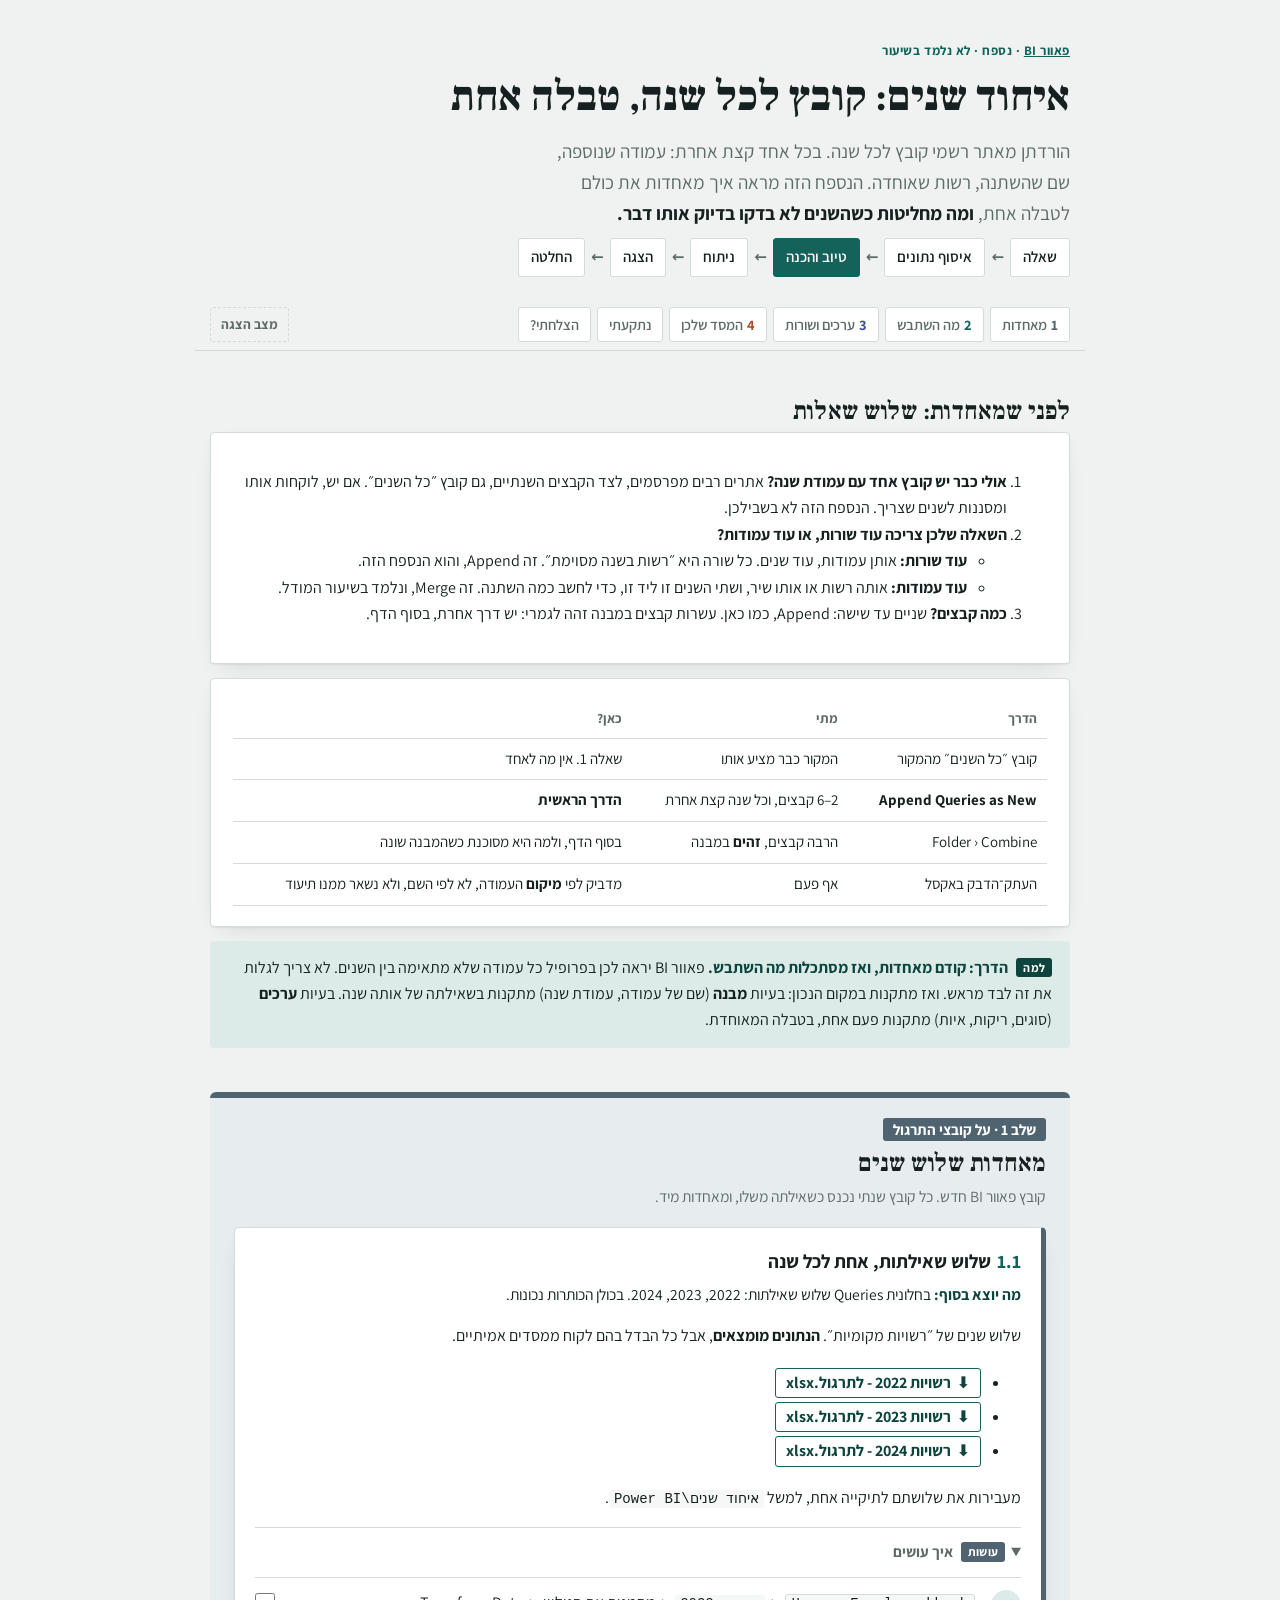
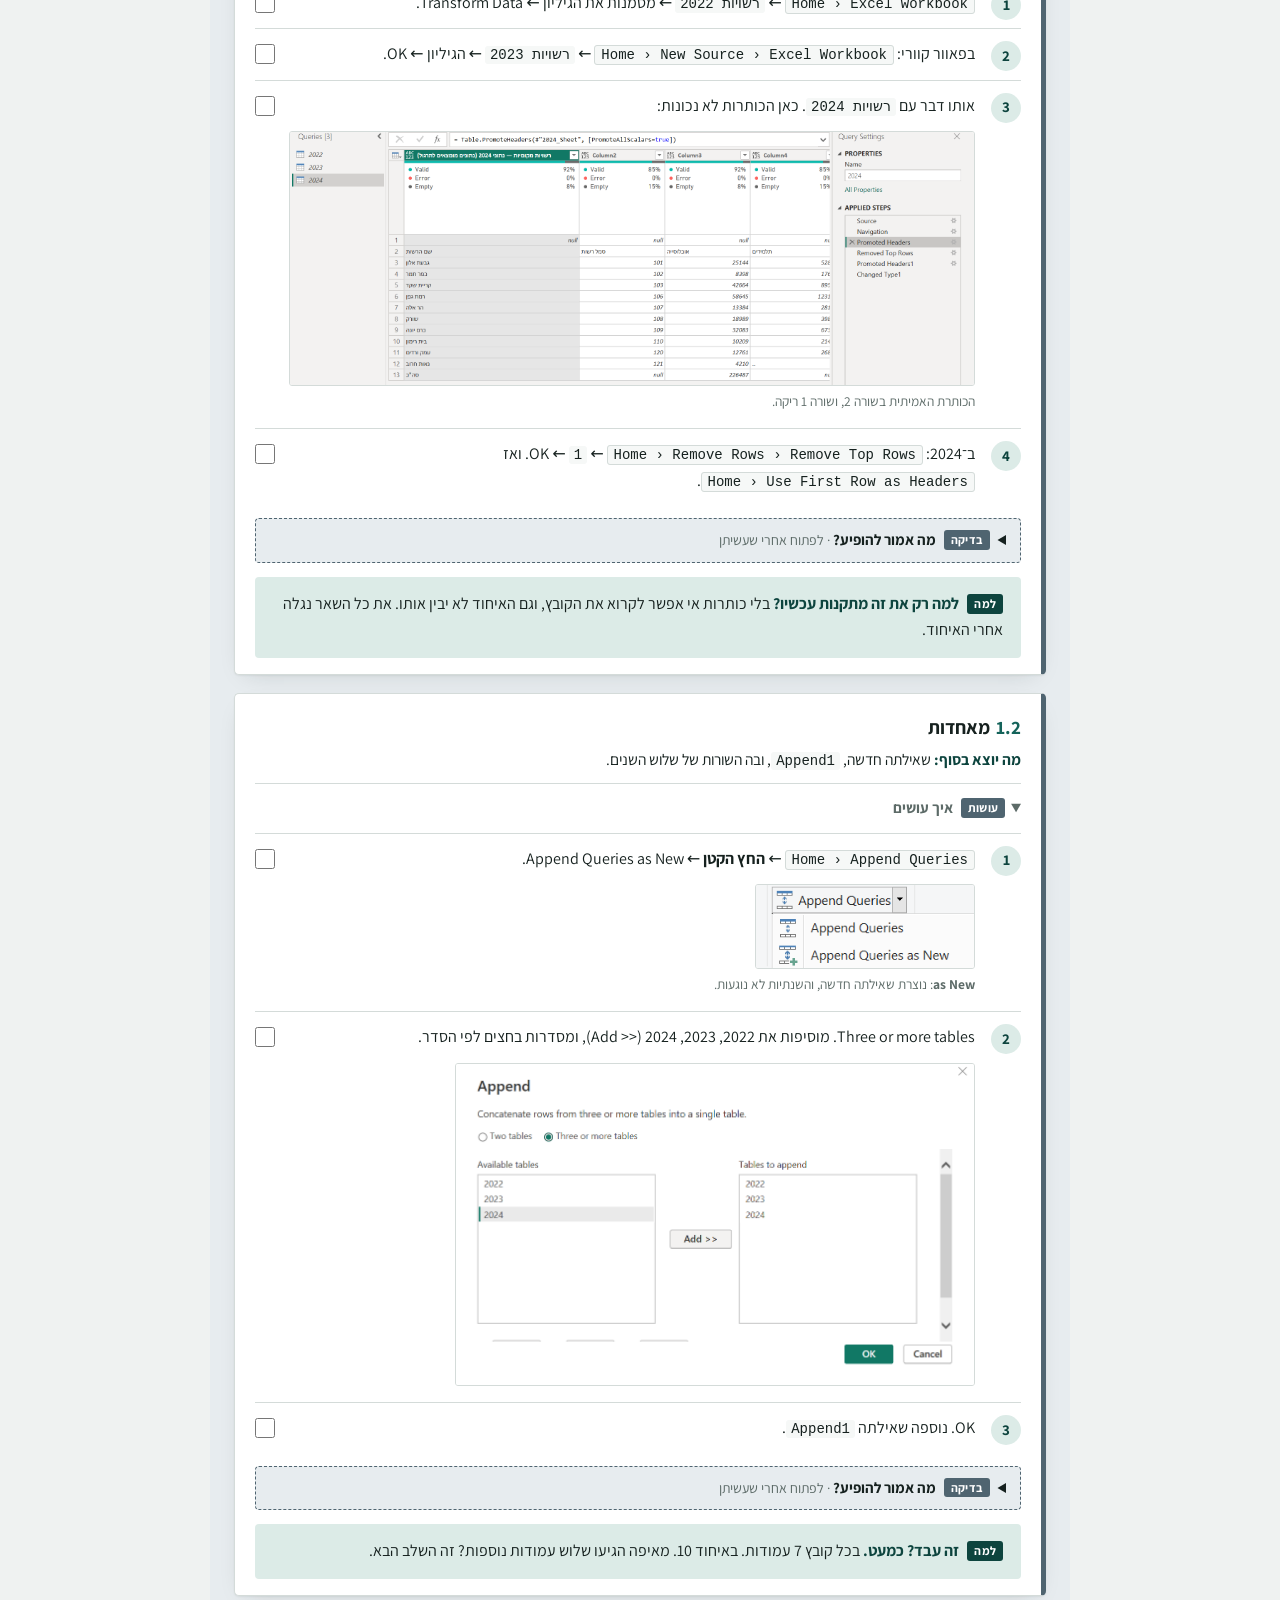
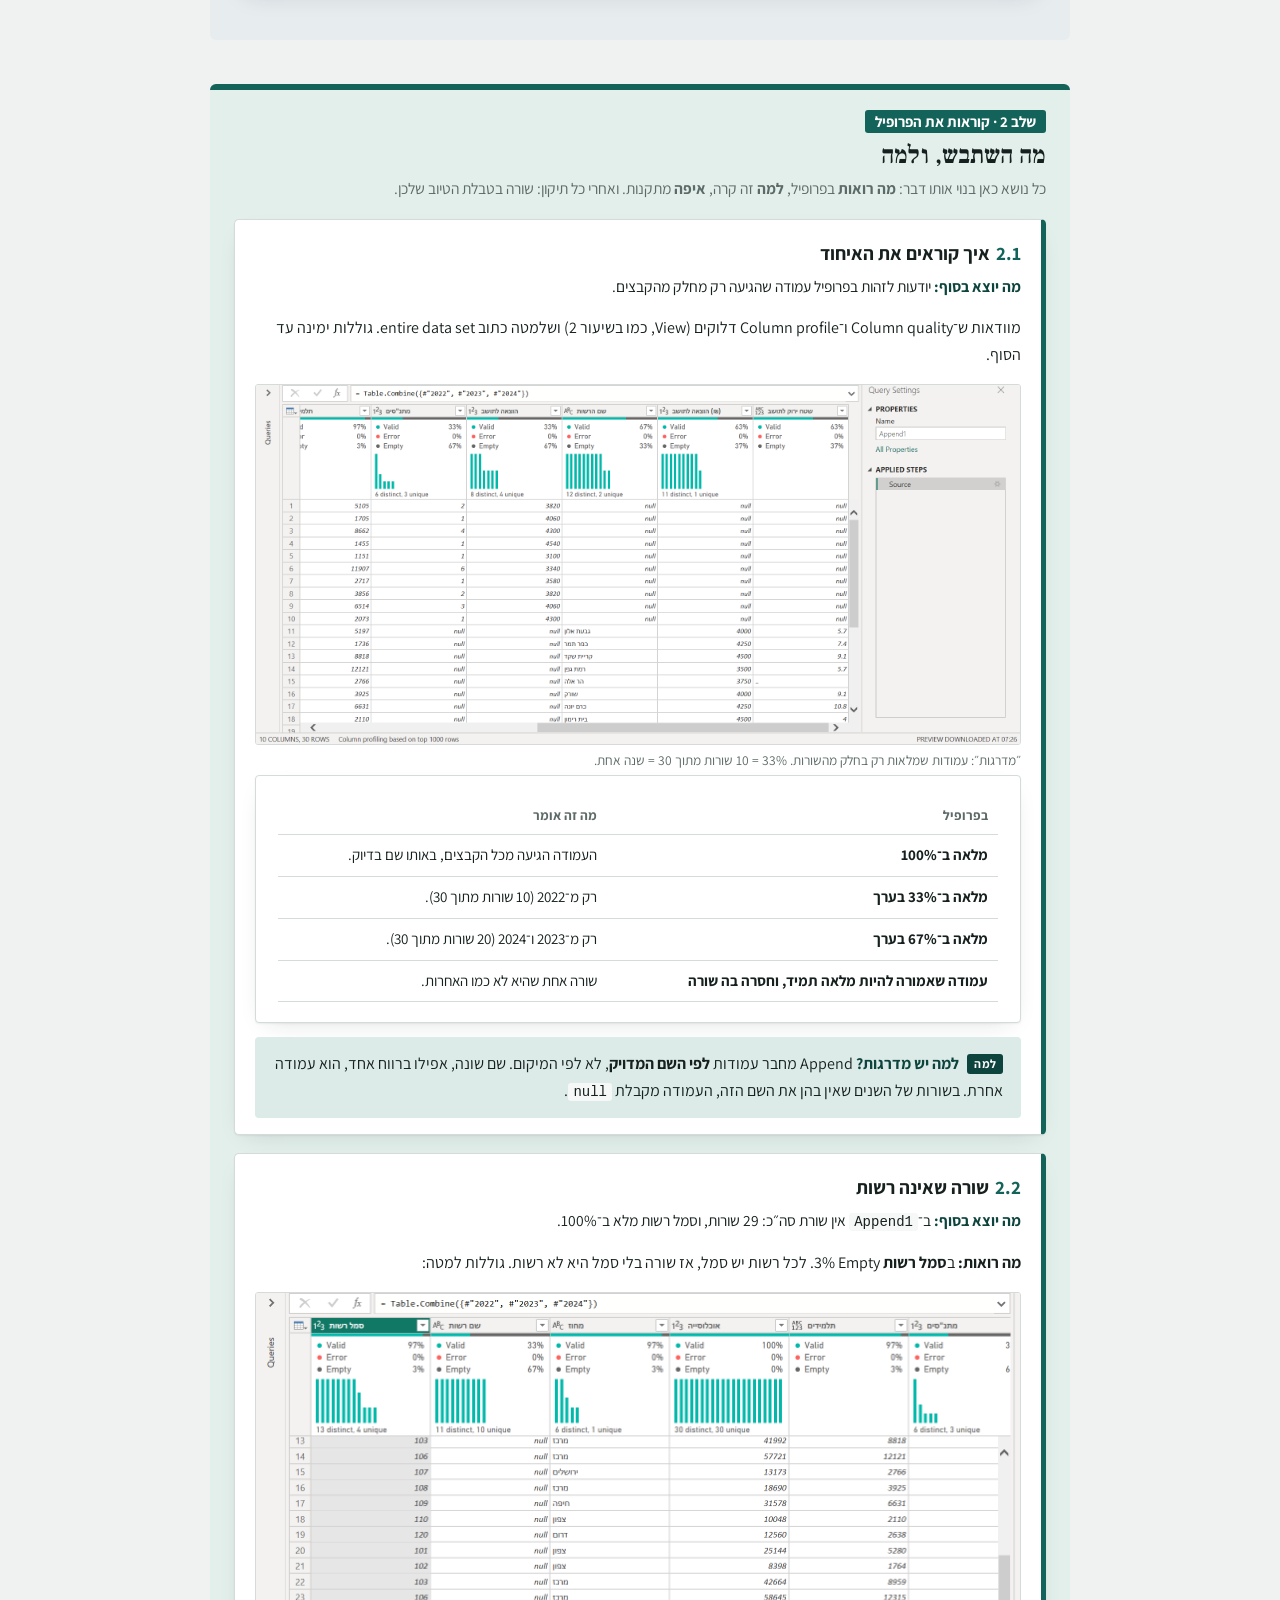
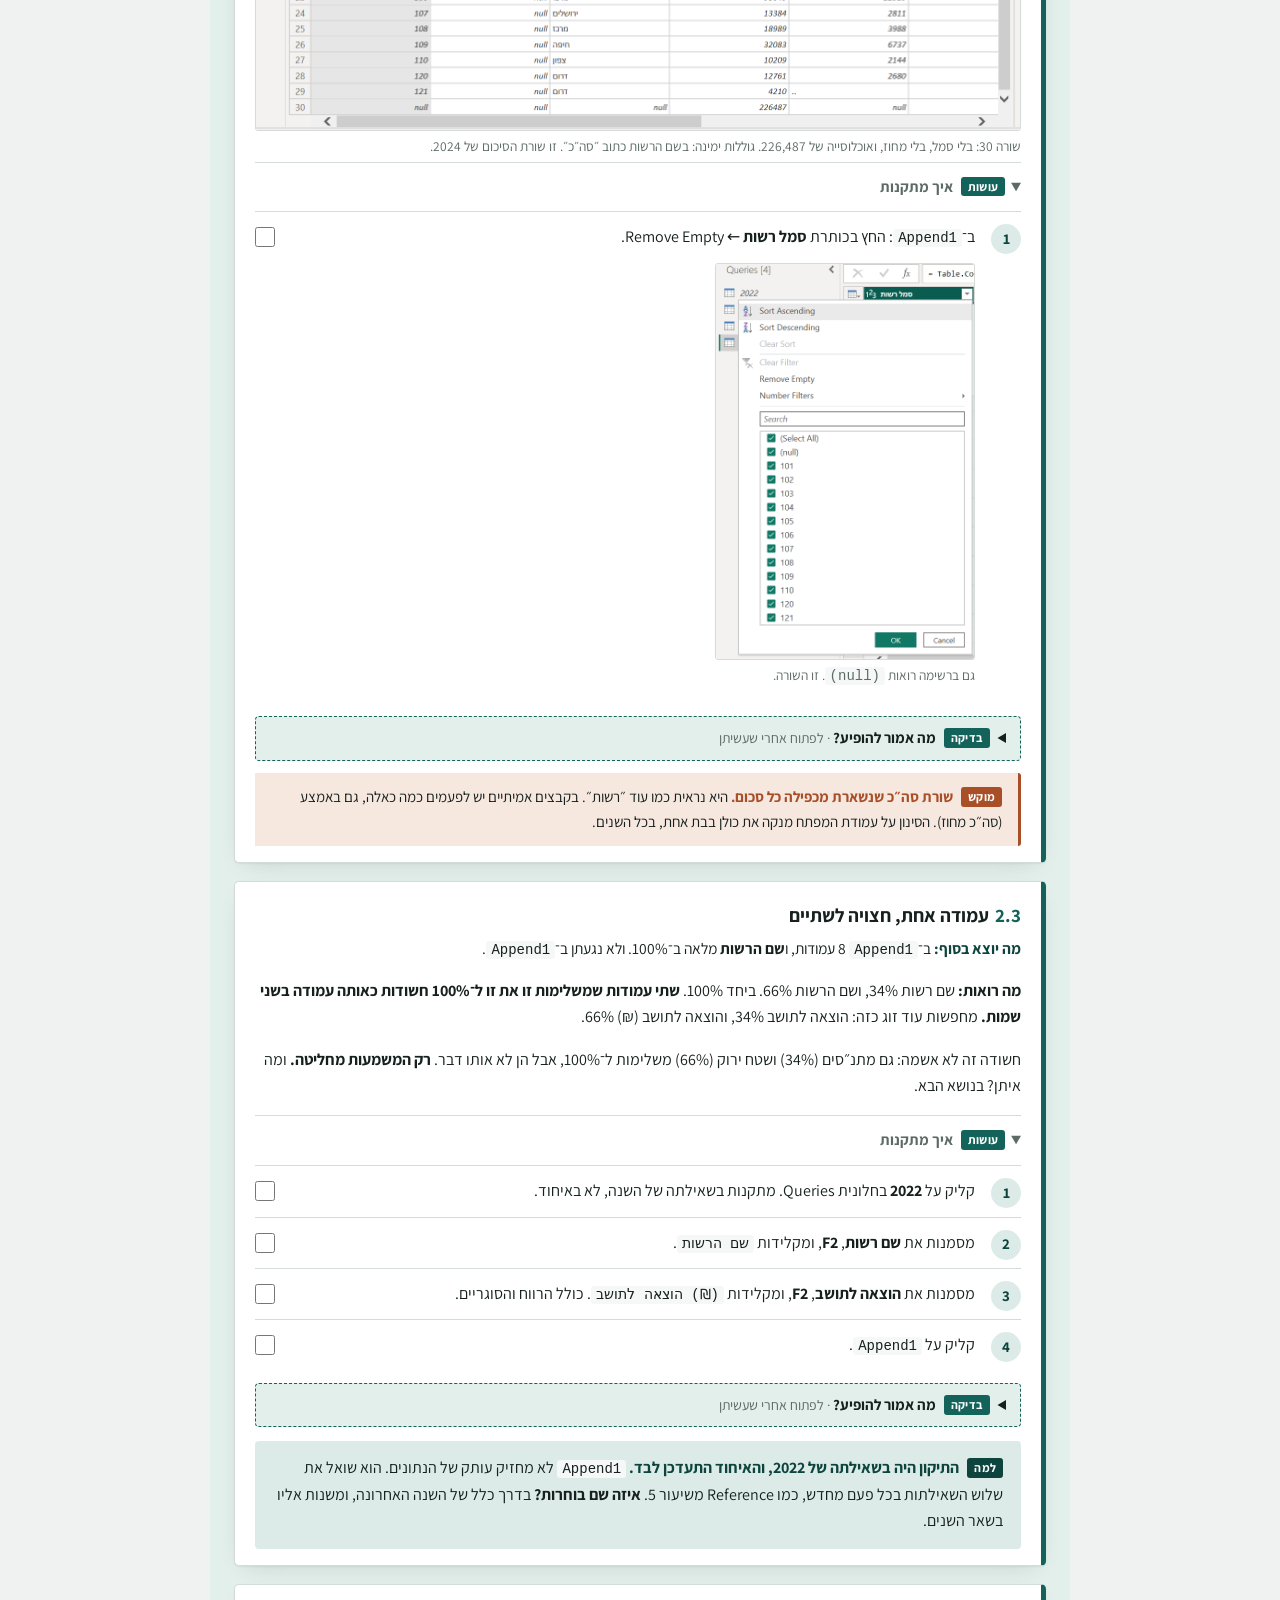
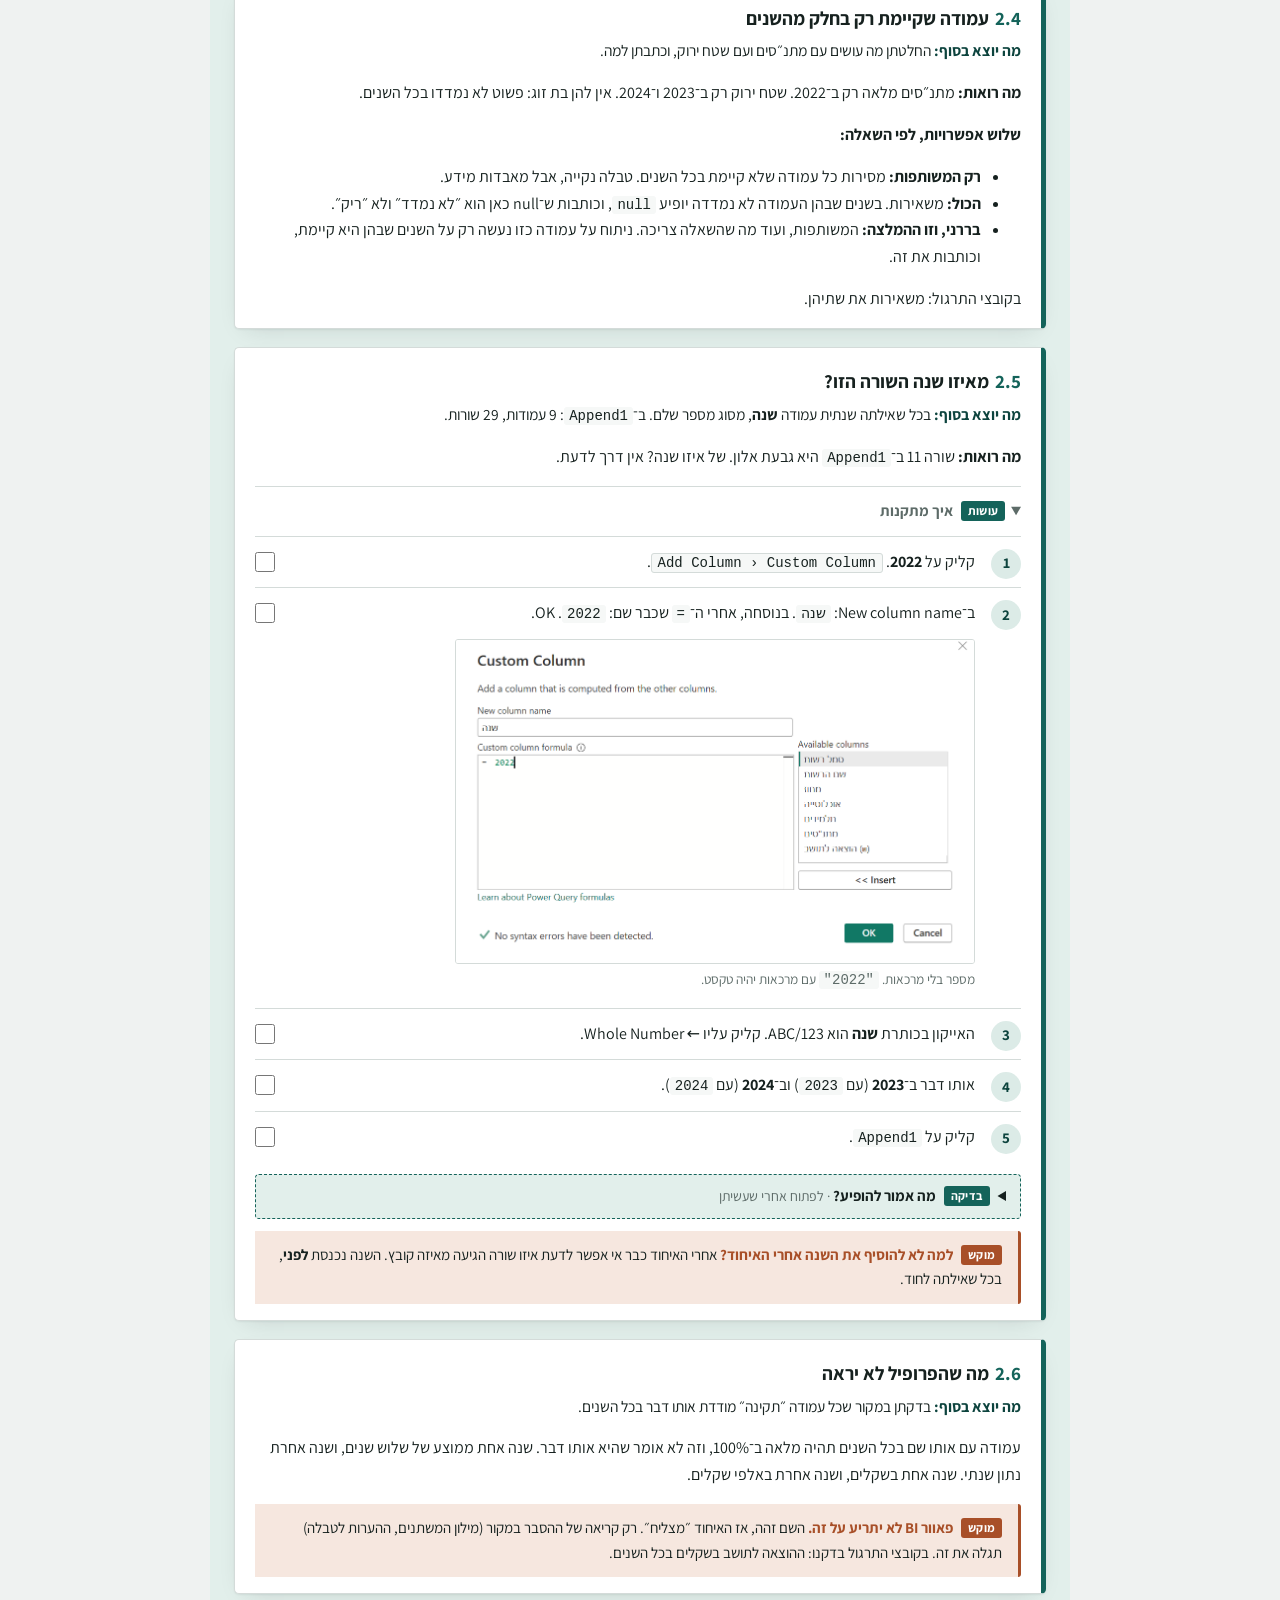
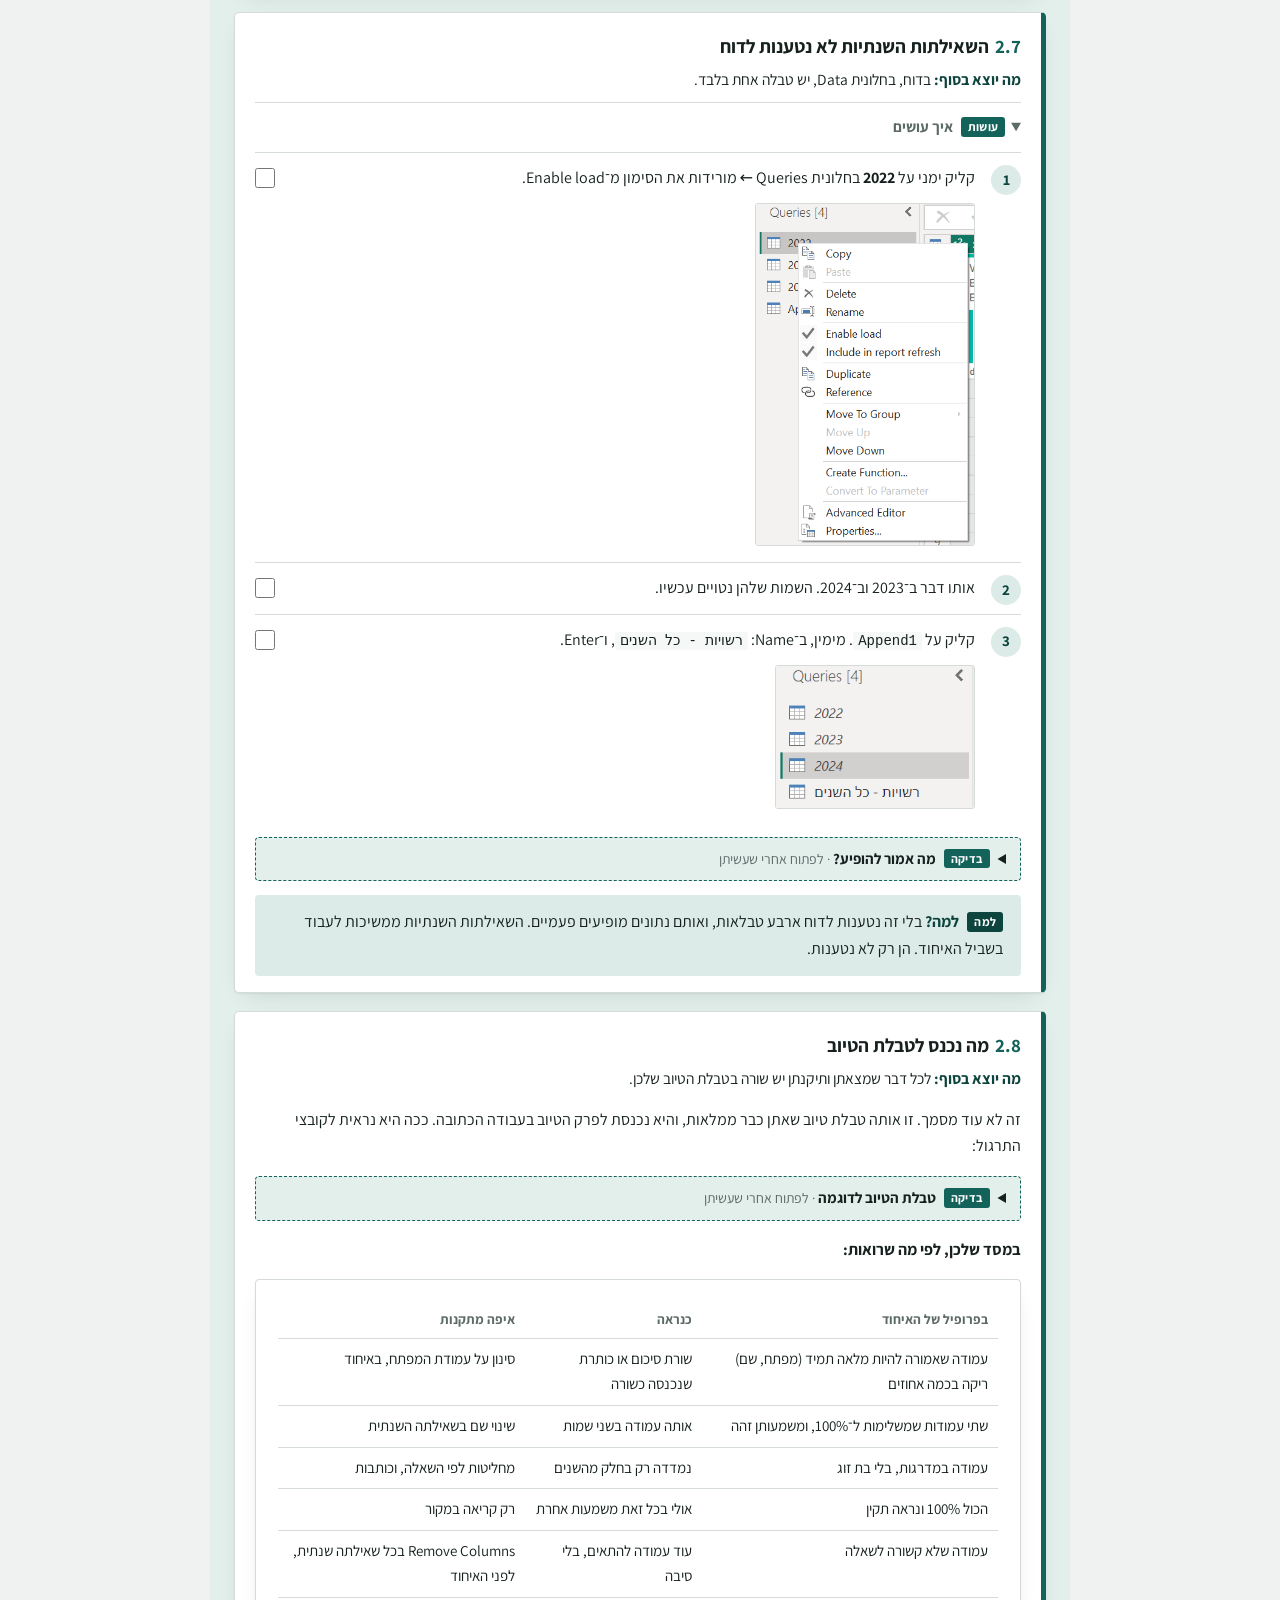
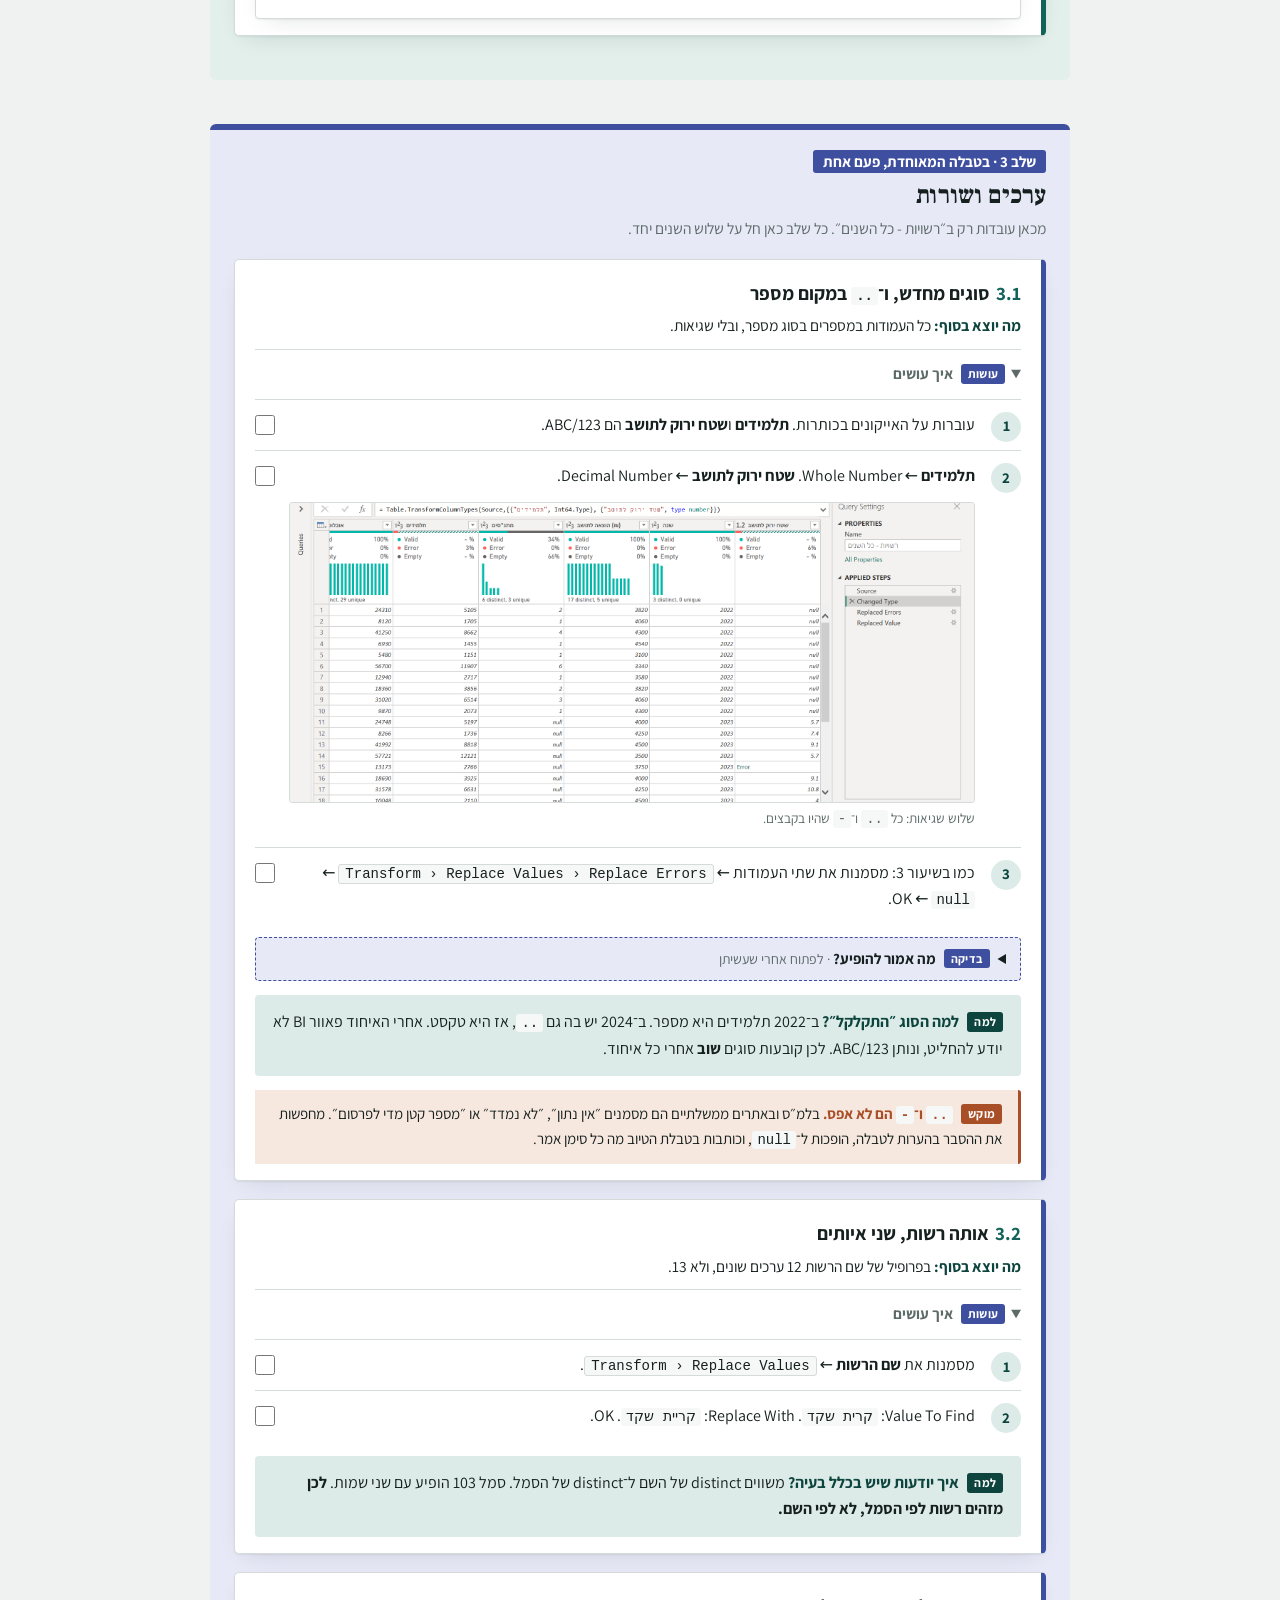
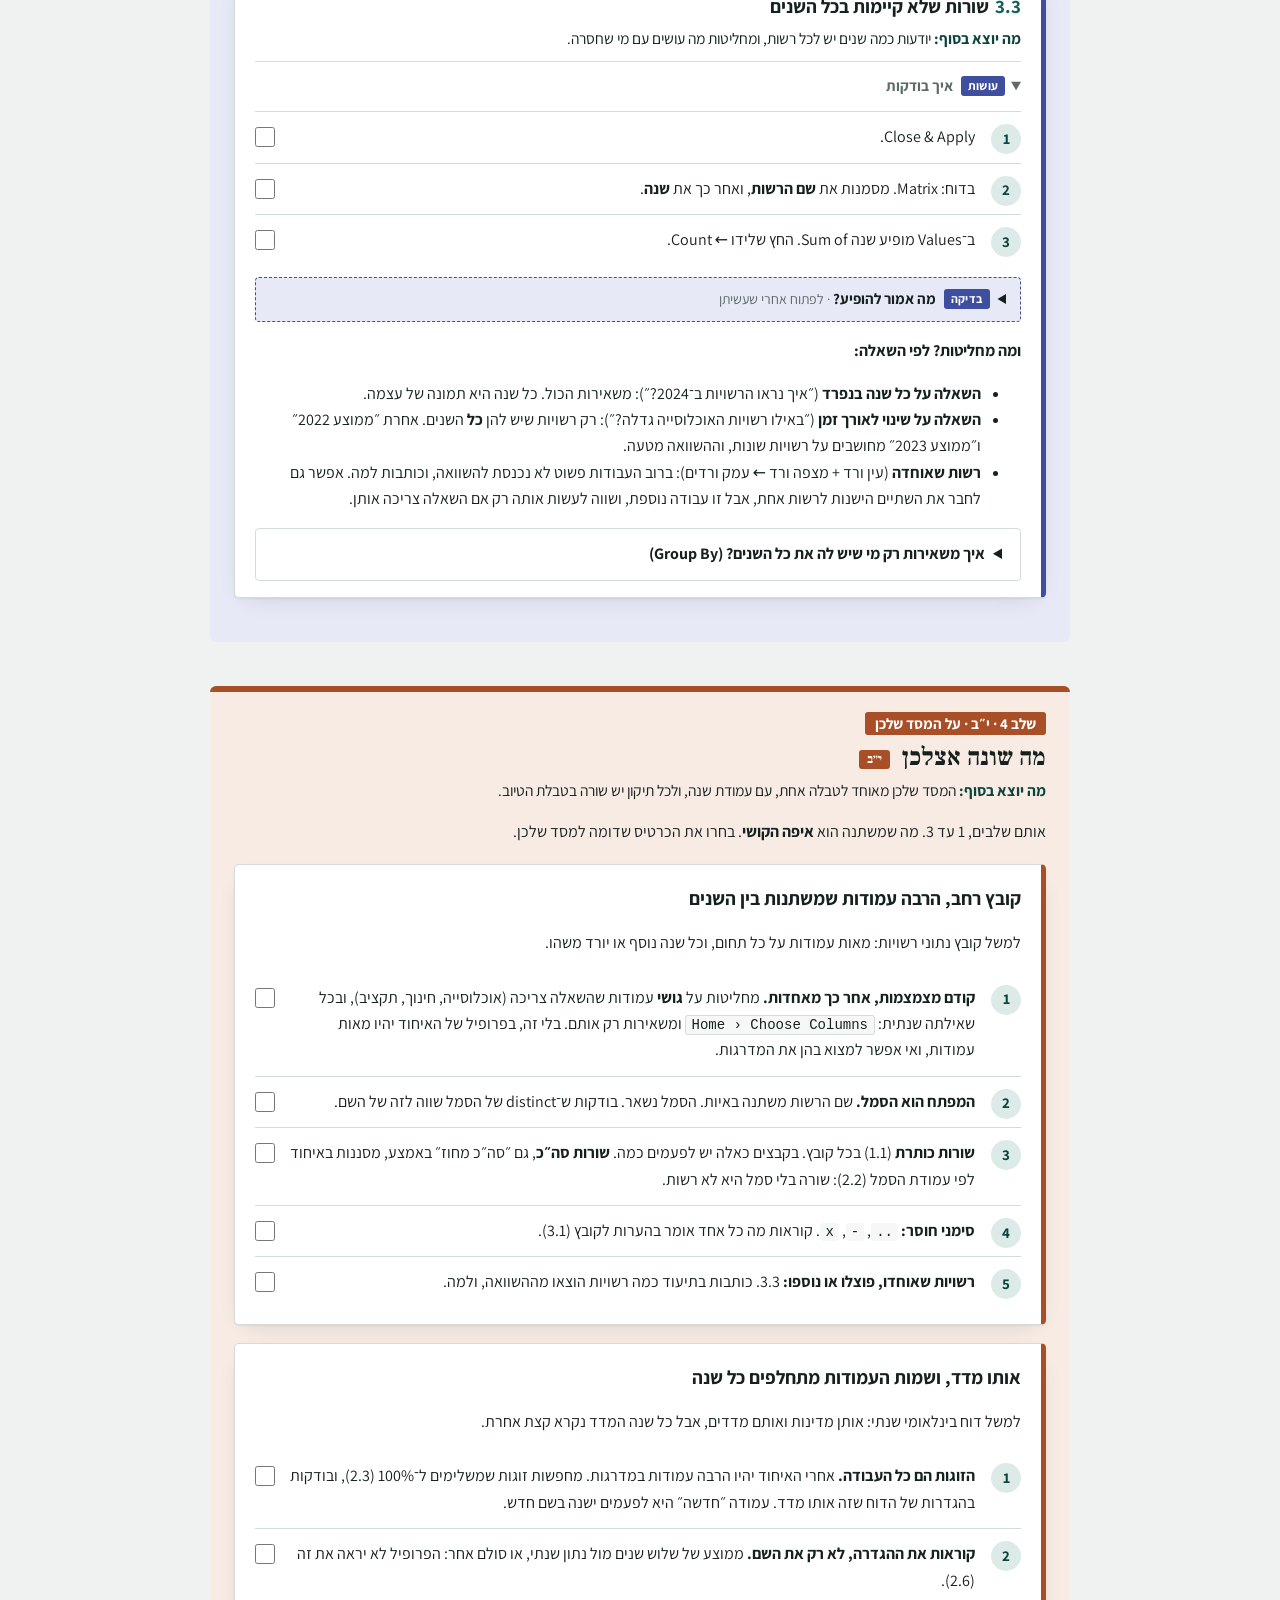
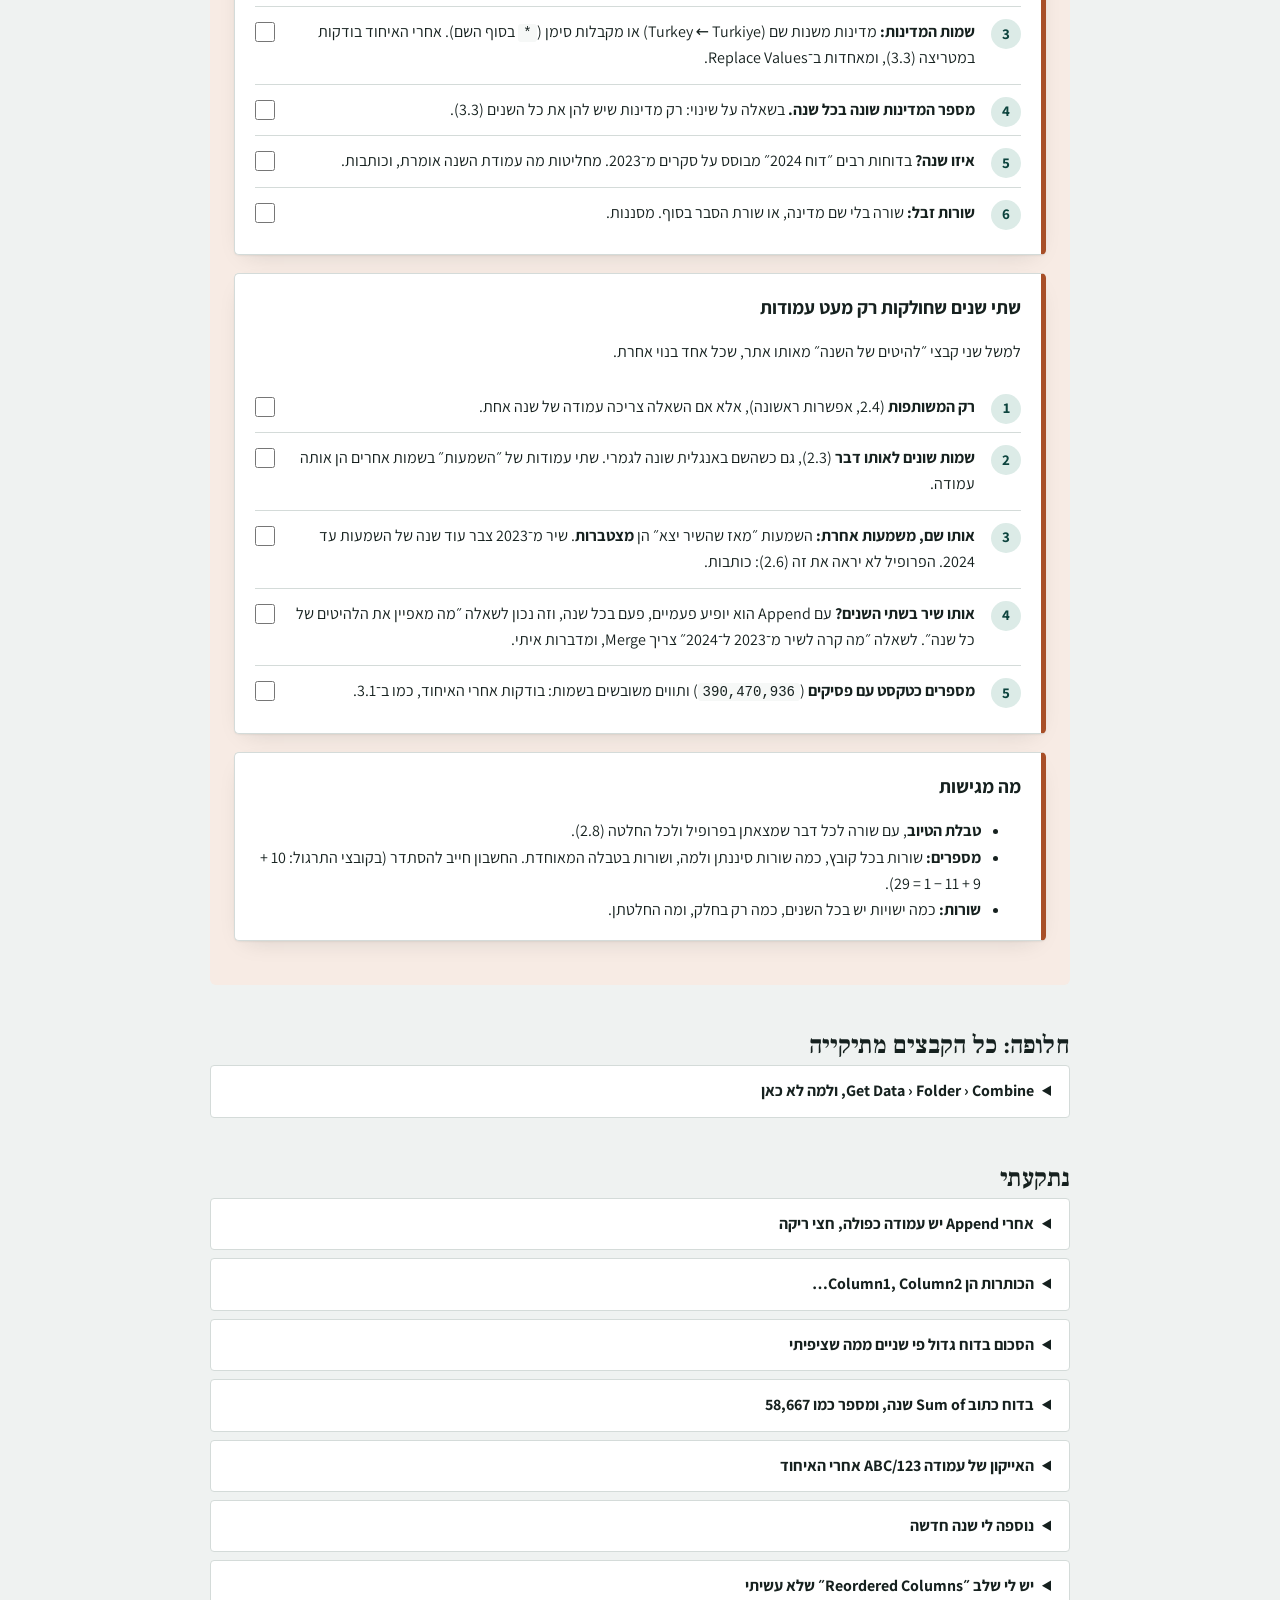
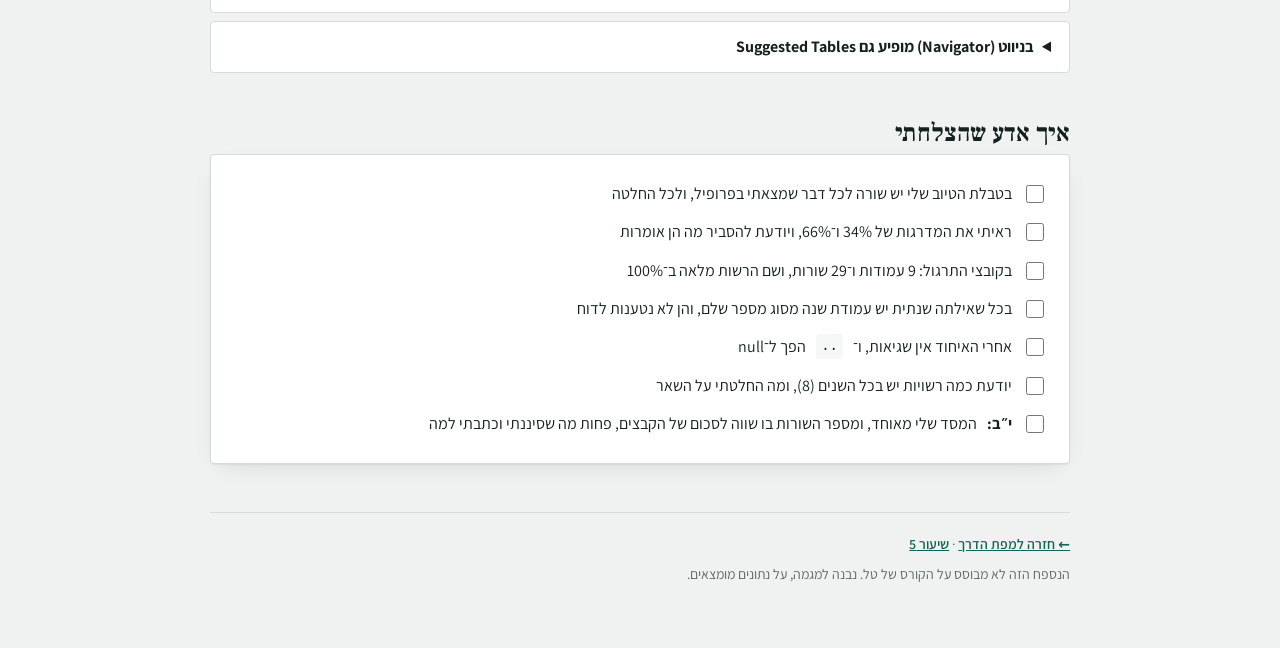
==== append.html @ 2aea79f3 "נספח איחוד שנים (16.10): קודם מאחדות, אחר כך קוראות בפרופיל מה השתבש ומתקנות. כל תיקון שורה בטבלת הט" ====
<!doctype html>
<html lang="he" dir="rtl">
<head>
<meta charset="utf-8">
<meta name="viewport" content="width=device-width, initial-scale=1">
<title>נספח — איחוד שנים</title>
<link rel="preconnect" href="https://fonts.googleapis.com">
<link rel="preconnect" href="https://fonts.gstatic.com" crossorigin>
<link rel="stylesheet" href="https://fonts.googleapis.com/css2?family=Assistant:wght@400;600;700&family=Frank+Ruhl+Libre:wght@500;700;900&display=swap">
<link rel="stylesheet" href="style.css?v=6">
<script src="lesson.js?v=2" defer></script>
</head>
<body class="v2" data-lesson="append">
<div class="wrap">

<header class="intro">
  <p class="eyebrow"><a href="index.html">פאוור BI</a> · נספח · לא נלמד בשיעור</p>
  <h1>איחוד שנים: קובץ לכל שנה, טבלה אחת</h1>
  <p class="lede">הורדתן מאתר רשמי קובץ לכל שנה. בכל אחד קצת אחרת: עמודה שנוספה, שם שהשתנה, רשות שאוחדה. הנספח הזה מראה איך מאחדות את כולם לטבלה אחת, <strong>ומה מחליטות כשהשנים לא בדקו בדיוק אותו דבר.</strong></p>
  <ul class="cycle" aria-label="מחזור הנתונים: אנחנו בשלב טיוב והכנה">
    <li>שאלה</li><li class="arr" aria-hidden="true">←</li>
    <li>איסוף נתונים</li><li class="arr" aria-hidden="true">←</li>
    <li class="here">טיוב והכנה</li><li class="arr" aria-hidden="true">←</li>
    <li>ניתוח</li><li class="arr" aria-hidden="true">←</li>
    <li>הצגה</li><li class="arr" aria-hidden="true">←</li>
    <li>החלטה</li>
  </ul>
</header>

<nav class="stages" aria-label="שלבי הנספח">
  <ol>
    <li class="s0"><a href="#a"><span class="n">1</span>מאחדות</a></li>
    <li class="s1"><a href="#broke"><span class="n">2</span>מה השתבש</a></li>
    <li class="s2"><a href="#after"><span class="n">3</span>ערכים ושורות</a></li>
    <li class="s3"><a href="#c"><span class="n">4</span>המסד שלכן</a></li>
    <li><a href="#stuck">נתקעתי</a></li>
    <li><a href="#done">הצלחתי?</a></li>
  </ol>
  <button type="button" class="present-btn" aria-pressed="false">מצב הצגה</button>
</nav>

<section id="before">
  <h2>לפני שמאחדות: שלוש שאלות</h2>
  <div class="box">
    <ol>
      <li><b>אולי כבר יש קובץ אחד עם עמודת שנה?</b> אתרים רבים מפרסמים, לצד הקבצים השנתיים, גם קובץ ״כל השנים״. אם יש, לוקחות אותו ומסננות לשנים שצריך. הנספח הזה לא בשבילכן.</li>
      <li><b>השאלה שלכן צריכה עוד שורות, או עוד עמודות?</b>
        <ul>
          <li><b>עוד שורות:</b> אותן עמודות, עוד שנים. כל שורה היא ״רשות בשנה מסוימת״. זה <span class="en">Append</span>, והוא הנספח הזה.</li>
          <li><b>עוד עמודות:</b> אותה רשות או אותו שיר, ושתי השנים זו ליד זו, כדי לחשב כמה השתנה. זה <span class="en">Merge</span>, ונלמד בשיעור המודל.</li>
        </ul></li>
      <li><b>כמה קבצים?</b> שניים עד שישה: <span class="en">Append</span>, כמו כאן. עשרות קבצים במבנה זהה לגמרי: יש דרך אחרת, בסוף הדף.</li>
    </ol>
  </div>
  <div class="box scroll">
    <table>
      <thead><tr><th>הדרך</th><th>מתי</th><th>כאן?</th></tr></thead>
      <tbody>
        <tr><td>קובץ ״כל השנים״ מהמקור</td><td>המקור כבר מציע אותו</td><td>שאלה 1. אין מה לאחד</td></tr>
        <tr><td><b><span class="en">Append Queries as New</span></b></td><td>2–6 קבצים, וכל שנה קצת אחרת</td><td><b>הדרך הראשית</b></td></tr>
        <tr><td><span class="en">Folder › Combine</span></td><td>הרבה קבצים, <b>זהים</b> במבנה</td><td>בסוף הדף, ולמה היא מסוכנת כשהמבנה שונה</td></tr>
        <tr><td>העתק־הדבק באקסל</td><td>אף פעם</td><td>מדביק לפי <b>מיקום</b> העמודה, לא לפי השם, ולא נשאר ממנו תיעוד</td></tr>
      </tbody>
    </table>
  </div>
  <div class="why"><b>הדרך: קודם מאחדות, ואז מסתכלות מה השתבש.</b> פאוור BI יראה לכן בפרופיל כל עמודה שלא מתאימה בין השנים. לא צריך לגלות את זה לבד מראש.
  ואז מתקנות במקום הנכון: בעיות <b>מבנה</b> (שם של עמודה, עמודת שנה) מתקנות בשאילתה של אותה שנה. בעיות <b>ערכים</b> (סוגים, ריקות, איות) מתקנות פעם אחת, בטבלה המאוחדת.</div>
</section>

<!-- ===================== שלב 1 ===================== -->
<section id="a" class="stage s0">
  <h2><span class="part">שלב 1 · על קובצי התרגול</span>מאחדות שלוש שנים</h2>
  <p class="sub">קובץ פאוור BI חדש. כל קובץ שנתי נכנס כשאילתה משלו, ומאחדות מיד.</p>

  <article class="topic">
    <h3><span class="t">1.1</span>שלוש שאילתות, אחת לכל שנה</h3>
    <p class="out">בחלונית <span class="en">Queries</span> שלוש שאילתות: 2022, 2023, 2024. בכולן הכותרות נכונות.</p>
    <p>שלוש שנים של ״רשויות מקומיות״. <b>הנתונים מומצאים</b>, אבל כל הבדל בהם לקוח ממסדים אמיתיים.</p>
    <ul>
      <li><a class="file" href="files/towns-2022.xlsx" download="רשויות 2022 - לתרגול.xlsx">רשויות 2022 - לתרגול.xlsx</a></li>
      <li><a class="file" href="files/towns-2023.xlsx" download="רשויות 2023 - לתרגול.xlsx">רשויות 2023 - לתרגול.xlsx</a></li>
      <li><a class="file" href="files/towns-2024.xlsx" download="רשויות 2024 - לתרגול.xlsx">רשויות 2024 - לתרגול.xlsx</a></li>
    </ul>
    <p>מעבירות את שלושתם לתיקייה אחת, למשל <code>Power BI\איחוד שנים</code>.</p>
    <details class="how" open><summary>איך עושים</summary>
      <ol class="do">
        <li><span class="path">Home › Excel workbook</span> ← <code>רשויות 2022</code> ← מסמנות את הגיליון ← <span class="en">Transform Data</span>.</li>
        <li>בפאוור קוורי: <span class="path">Home › New Source › Excel Workbook</span> ← <code>רשויות 2023</code> ← הגיליון ← <span class="en">OK</span>.</li>
        <li>אותו דבר עם <code>רשויות 2024</code>. כאן הכותרות לא נכונות:
          <figure><img src="img/ap-01-2024-raw.png" alt="שאילתת 2024: כותרת העמודה הראשונה היא שם הקובץ, השאר Column2 עד Column7. שורה 1 ריקה, בשורה 2 שמות העמודות, ובשורה 13 סה״כ" width="1920" height="710" loading="lazy">
          <figcaption>הכותרת האמיתית בשורה 2, ושורה 1 ריקה.</figcaption></figure></li>
        <li>ב־2024: <span class="path">Home › Remove Rows › Remove Top Rows</span> ← <code>1</code> ← <span class="en">OK</span>. ואז <span class="path">Home › Use First Row as Headers</span>.</li>
      </ol>
      <details class="ok"><summary>מה אמור להופיע?</summary>
        2022: 10 שורות. 2023: 9 שורות. 2024: <b>11 שורות</b>, עם שם הרשות, סמל רשות, אוכלוסייה וכן הלאה בכותרות.
        <figure><img src="img/ap-02-2024-headers-total.png" alt="שאילתת 2024 אחרי קידום הכותרות: שם הרשות, סמל רשות, אוכלוסייה, תלמידים, שטח ירוק לתושב. בשורה 11 סה״כ, בלי סמל, ובאוכלוסייה 226487" width="1920" height="654" loading="lazy">
        <figcaption>הכותרות נכונות. משאירות את הקובץ כמו שהוא, ועוברות לאיחוד.</figcaption></figure></details>
    </details>
    <div class="why"><b>למה רק את זה מתקנות עכשיו?</b> בלי כותרות אי אפשר לקרוא את הקובץ, וגם האיחוד לא יבין אותו. את כל השאר נגלה אחרי האיחוד.</div>
  </article>

  <article class="topic">
    <h3><span class="t">1.2</span>מאחדות</h3>
    <p class="out">שאילתה חדשה, <code>Append1</code>, ובה השורות של שלוש השנים.</p>
    <details class="how" open><summary>איך עושים</summary>
      <ol class="do">
        <li><span class="path">Home › Append Queries</span> ← <b>החץ הקטן</b> ← <span class="en">Append Queries as New</span>.
          <figure><img src="img/ap-03-append-menu.png" alt="התפריט של Append Queries פתוח: Append Queries ו־Append Queries as New" width="263" height="100" loading="lazy" style="width:220px">
          <figcaption><b>as New</b>: נוצרת שאילתה חדשה, והשנתיות לא נוגעות.</figcaption></figure></li>
        <li><span class="en">Three or more tables</span>. מוסיפות את 2022, 2023, 2024 (<span class="en">Add &gt;&gt;</span>), ומסדרות בחצים לפי הסדר.
          <figure><img src="img/ap-04-append-three.png" alt="חלון Append במצב Three or more tables. ברשימה Tables to append: 2022, 2023, 2024" width="1047" height="650" loading="lazy" style="width:520px"></figure></li>
        <li><span class="en">OK</span>. נוספה שאילתה <code>Append1</code>.</li>
      </ol>
      <details class="ok"><summary>מה אמור להופיע?</summary>
        למטה: <b>10 COLUMNS, 30 ROWS</b>. ‏10 + 9 + 11 = 30, כל השורות נכנסו.
        <figure><img src="img/ap-05-first-append.png" alt="Append1: 10 עמודות, 30 שורות. בסמל רשות Empty 3%. בשם רשות Valid 33% ו־Empty 67%, ומשורה 11 ומטה כתוב null" width="1920" height="902" loading="lazy">
        </figure></details>
    </details>
    <div class="why"><b>זה עבד? כמעט.</b> בכל קובץ 7 עמודות. באיחוד 10. מאיפה הגיעו שלוש עמודות נוספות? זה השלב הבא.</div>
  </article>
</section>

<!-- ===================== שלב 2 ===================== -->
<section id="broke" class="stage s1">
  <h2><span class="part">שלב 2 · קוראות את הפרופיל</span>מה השתבש, ולמה</h2>
  <p class="sub">כל נושא כאן בנוי אותו דבר: <b>מה רואות</b> בפרופיל, <b>למה</b> זה קרה, <b>איפה</b> מתקנות. ואחרי כל תיקון: שורה בטבלת הטיוב שלכן.</p>

  <article class="topic">
    <h3><span class="t">2.1</span>איך קוראים את האיחוד</h3>
    <p class="out">יודעות לזהות בפרופיל עמודה שהגיעה רק מחלק מהקבצים.</p>
    <p>מוודאות ש־<span class="en">Column quality</span> ו־<span class="en">Column profile</span> דלוקים (<span class="en">View</span>, כמו בשיעור 2) ושלמטה כתוב <span class="en">entire data set</span>. גוללות ימינה עד הסוף.</p>
    <figure><img src="img/ap-06-staircase.png" alt="הצד הימני של Append1: מתנ״סים והוצאה לתושב מלאות ב־33%. שם הרשות מלאה ב־67%. הוצאה לתושב (₪) ושטח ירוק לתושב מלאות ב־63%" width="1920" height="902" loading="lazy">
    <figcaption>״מדרגות״: עמודות שמלאות רק בחלק מהשורות. ‏33% = 10 שורות מתוך 30 = שנה אחת.</figcaption></figure>
    <div class="box scroll">
      <table>
        <thead><tr><th>בפרופיל</th><th>מה זה אומר</th></tr></thead>
        <tbody>
          <tr><td><b>מלאה ב־100%</b></td><td>העמודה הגיעה מכל הקבצים, באותו שם בדיוק.</td></tr>
          <tr><td><b>מלאה ב־33% בערך</b></td><td>רק מ־2022 (10 שורות מתוך 30).</td></tr>
          <tr><td><b>מלאה ב־67% בערך</b></td><td>רק מ־2023 ו־2024 (20 שורות מתוך 30).</td></tr>
          <tr><td><b>עמודה שאמורה להיות מלאה תמיד, וחסרה בה שורה</b></td><td>שורה אחת שהיא לא כמו האחרות.</td></tr>
        </tbody>
      </table>
    </div>
    <div class="why"><b>למה יש מדרגות?</b> <span class="en">Append</span> מחבר עמודות <b>לפי השם המדויק</b>, לא לפי המיקום. שם שונה, אפילו ברווח אחד, הוא עמודה אחרת. בשורות של השנים שאין בהן את השם הזה, העמודה מקבלת <code>null</code>.</div>
  </article>

  <article class="topic">
    <h3><span class="t">2.2</span>שורה שאינה רשות</h3>
    <p class="out">ב־<code>Append1</code> אין שורת סה״כ: 29 שורות, וסמל רשות מלא ב־100%.</p>
    <p><b>מה רואות:</b> ב<b>סמל רשות</b> <span class="en">Empty</span> ‏3%. לכל רשות יש סמל, אז שורה בלי סמל היא לא רשות. גוללות למטה:</p>
    <figure><img src="img/ap-07-total-row.png" alt="Append1 גלול למטה. בשורה 30: סמל רשות null, שם רשות null, מחוז null, ואוכלוסייה 226487" width="1534" height="878" loading="lazy">
    <figcaption>שורה 30: בלי סמל, בלי מחוז, ואוכלוסייה של 226,487. גוללות ימינה: בשם הרשות כתוב ״סה״כ״. זו שורת הסיכום של 2024.</figcaption></figure>
    <details class="how" open><summary>איך מתקנות</summary>
      <ol class="do">
        <li>ב־<code>Append1</code>: החץ בכותרת <b>סמל רשות</b> ← <span class="en">Remove Empty</span>.
          <figure><img src="img/ap-08-remove-empty.png" alt="תפריט הסינון של סמל רשות: Remove Empty, וברשימה (null) ו־101 עד 121" width="560" height="858" loading="lazy" style="width:260px">
          <figcaption>גם ברשימה רואות <code>(null)</code>. זו השורה.</figcaption></figure></li>
      </ol>
      <details class="ok"><summary>מה אמור להופיע?</summary>
        <b>29 שורות.</b> ביומן: <span class="en">Filtered Rows</span>. עכשיו המדרגות נקיות: 34% ו־66%. לפני כן חלק מהן היו 63%, כי גם בשורת הסה״כ חסרו ערכים.</details>
    </details>
    <div class="trap"><b>שורת סה״כ שנשארת מכפילה כל סכום.</b> היא נראית כמו עוד ״רשות״. בקבצים אמיתיים יש לפעמים כמה כאלה, גם באמצע (סה״כ מחוז). הסינון על עמודת המפתח מנקה את כולן בבת אחת, בכל השנים.</div>
  </article>

  <article class="topic">
    <h3><span class="t">2.3</span>עמודה אחת, חצויה לשתיים</h3>
    <p class="out">ב־<code>Append1</code> 8 עמודות, ו<b>שם הרשות</b> מלאה ב־100%. ולא נגעתן ב־<code>Append1</code>.</p>
    <p><b>מה רואות:</b> שם רשות 34%, ושם הרשות 66%. ביחד 100%. <b>שתי עמודות שמשלימות זו את זו ל־100% חשודות כאותה עמודה בשני שמות.</b> מחפשות עוד זוג כזה: הוצאה לתושב 34%, והוצאה לתושב (₪) 66%.</p>
    <p>חשודה זה לא אשמה: גם מתנ״סים (34%) ושטח ירוק (66%) משלימות ל־100%, אבל הן לא אותו דבר. <b>רק המשמעות מחליטה.</b> ומה איתן? בנושא הבא.</p>
    <details class="how" open><summary>איך מתקנות</summary>
      <ol class="do">
        <li>קליק על <b>2022</b> בחלונית <span class="en">Queries</span>. מתקנות בשאילתה של השנה, לא באיחוד.</li>
        <li>מסמנות את <b>שם רשות</b>, <b>F2</b>, ומקלידות <code>שם הרשות</code>.</li>
        <li>מסמנות את <b>הוצאה לתושב</b>, <b>F2</b>, ומקלידות <code>הוצאה לתושב (₪)</code>. כולל הרווח והסוגריים.</li>
        <li>קליק על <code>Append1</code>.</li>
      </ol>
      <details class="ok"><summary>מה אמור להופיע?</summary>
        ב־<code>Append1</code>: <b>8 עמודות</b>, ו<b>שם הרשות</b> מלאה ב־100%. מתנ״סים ושטח ירוק עדיין במדרגות.</details>
    </details>
    <div class="why"><b>התיקון היה בשאילתה של 2022, והאיחוד התעדכן לבד.</b> <code>Append1</code> לא מחזיק עותק של הנתונים. הוא שואל את שלוש השאילתות בכל פעם מחדש, כמו <span class="en">Reference</span> משיעור 5.
    <b>איזה שם בוחרות?</b> בדרך כלל של השנה האחרונה, ומשנות אליו בשאר השנים.</div>
  </article>

  <article class="topic">
    <h3><span class="t">2.4</span>עמודה שקיימת רק בחלק מהשנים</h3>
    <p class="out">החלטתן מה עושים עם מתנ״סים ועם שטח ירוק, וכתבתן למה.</p>
    <p><b>מה רואות:</b> מתנ״סים מלאה רק ב־2022. שטח ירוק רק ב־2023 ו־2024. אין להן בת זוג: פשוט לא נמדדו בכל השנים.</p>
    <p><b>שלוש אפשרויות, לפי השאלה:</b></p>
    <ul>
      <li><b>רק המשותפות:</b> מסירות כל עמודה שלא קיימת בכל השנים. טבלה נקייה, אבל מאבדות מידע.</li>
      <li><b>הכול:</b> משאירות. בשנים שבהן העמודה לא נמדדה יופיע <code>null</code>, וכותבות ש־null כאן הוא ״לא נמדד״ ולא ״ריק״.</li>
      <li><b>בררני, וזו ההמלצה:</b> המשותפות, ועוד מה שהשאלה צריכה. ניתוח על עמודה כזו נעשה רק על השנים שבהן היא קיימת, וכותבות את זה.</li>
    </ul>
    <p>בקובצי התרגול: משאירות את שתיהן.</p>
  </article>

  <article class="topic">
    <h3><span class="t">2.5</span>מאיזו שנה השורה הזו?</h3>
    <p class="out">בכל שאילתה שנתית עמודה <b>שנה</b>, מסוג מספר שלם. ב־<code>Append1</code>: 9 עמודות, 29 שורות.</p>
    <p><b>מה רואות:</b> שורה 11 ב־<code>Append1</code> היא גבעת אלון. של איזו שנה? אין דרך לדעת.</p>
    <details class="how" open><summary>איך מתקנות</summary>
      <ol class="do">
        <li>קליק על <b>2022</b>. <span class="path">Add Column › Custom Column</span>.</li>
        <li>ב־<span class="en">New column name</span>: <code>שנה</code>. בנוסחה, אחרי ה־<code>=</code> שכבר שם: <code>2022</code>. ‏<span class="en">OK</span>.
          <figure><img src="img/ap-09-custom-year.png" alt="חלון Custom Column: שם העמודה שנה, והנוסחה = 2022. למטה: No syntax errors have been detected" width="1047" height="653" loading="lazy" style="width:520px">
          <figcaption>מספר בלי מרכאות. <code>"2022"</code> עם מרכאות יהיה טקסט.</figcaption></figure></li>
        <li>האייקון בכותרת <b>שנה</b> הוא ABC/123. קליק עליו ← <span class="en">Whole Number</span>.</li>
        <li>אותו דבר ב־<b>2023</b> (עם <code>2023</code>) וב־<b>2024</b> (עם <code>2024</code>).</li>
        <li>קליק על <code>Append1</code>.</li>
      </ol>
      <details class="ok"><summary>מה אמור להופיע?</summary>
        <b>9 עמודות, 29 שורות.</b> סמל רשות ושם הרשות מלאות ב־100%.
        <figure><img src="img/ap-10-append-fixed.png" alt="Append1 אחרי כל התיקונים: 9 עמודות, 29 שורות. סמל רשות ושם הרשות Valid 100%. ביומן Source ו־Filtered Rows" width="1920" height="902" loading="lazy">
        </figure>
        <figure><img src="img/ap-11-only-some-years.png" alt="הצד הימני של Append1: מתנ״סים מלאה ב־34%, הוצאה לתושב (₪) ב־100%, שנה עם 3 ערכים שונים, שטח ירוק לתושב מלאה ב־66%" width="1920" height="902" loading="lazy">
        <figcaption>מה שנשאר במדרגות הוא רק מה שהחלטתן להשאיר: מתנ״סים ושטח ירוק.</figcaption></figure></details>
    </details>
    <div class="trap"><b>למה לא להוסיף את השנה אחרי האיחוד?</b> אחרי האיחוד כבר אי אפשר לדעת איזו שורה הגיעה מאיזה קובץ. השנה נכנסת <b>לפני</b>, בכל שאילתה לחוד.</div>
  </article>

  <article class="topic">
    <h3><span class="t">2.6</span>מה שהפרופיל לא יראה</h3>
    <p class="out">בדקתן במקור שכל עמודה ״תקינה״ מודדת אותו דבר בכל השנים.</p>
    <p>עמודה עם אותו שם בכל השנים תהיה מלאה ב־100%, וזה לא אומר שהיא אותו דבר. שנה אחת ממוצע של שלוש שנים, ושנה אחרת נתון שנתי. שנה אחת בשקלים, ושנה אחרת באלפי שקלים.</p>
    <div class="trap"><b>פאוור BI לא יתריע על זה.</b> השם זהה, אז האיחוד ״מצליח״. רק קריאה של ההסבר במקור (מילון המשתנים, ההערות לטבלה) תגלה את זה. בקובצי התרגול בדקנו: ההוצאה לתושב בשקלים בכל השנים.</div>
  </article>

  <article class="topic">
    <h3><span class="t">2.7</span>השאילתות השנתיות לא נטענות לדוח</h3>
    <p class="out">בדוח, בחלונית <span class="en">Data</span>, יש טבלה אחת בלבד.</p>
    <details class="how" open><summary>איך עושים</summary>
      <ol class="do">
        <li>קליק ימני על <b>2022</b> בחלונית <span class="en">Queries</span> ← מורידות את הסימון מ־<span class="en">Enable load</span>.
          <figure><img src="img/ap-12-enable-load.png" alt="קליק ימני על השאילתה 2022: תפריט ובו Enable load מסומן" width="359" height="561" loading="lazy" style="width:220px"></figure></li>
        <li>אותו דבר ב־2023 וב־2024. השמות שלהן נטויים עכשיו.</li>
        <li>קליק על <code>Append1</code>. מימין, ב־<span class="en">Name</span>: <code>רשויות - כל השנים</code>, ו־Enter.
          <figure><img src="img/ap-13-queries-pane.png" alt="חלונית Queries: 2022, 2023, 2024 בכתב נטוי, ורשויות - כל השנים בכתב רגיל" width="271" height="194" loading="lazy" style="width:200px"></figure></li>
      </ol>
      <details class="ok"><summary>מה אמור להופיע?</summary>
        אחרי <span class="en">Close &amp; Apply</span>, בחלונית <span class="en">Data</span> בדוח: טבלה אחת, ״רשויות - כל השנים״.
        <figure><img src="img/ap-14-data-pane-one-table.png" alt="חלונית Data בדוח: טבלה אחת בשם רשויות - כל השנים, ובה העמודות, כולל שנה" width="272" height="468" loading="lazy" style="width:200px"></figure></details>
    </details>
    <div class="why"><b>למה?</b> בלי זה נטענות לדוח ארבע טבלאות, ואותם נתונים מופיעים פעמיים. השאילתות השנתיות ממשיכות לעבוד בשביל האיחוד. הן רק לא נטענות.</div>
  </article>

  <article class="topic">
    <h3><span class="t">2.8</span>מה נכנס לטבלת הטיוב</h3>
    <p class="out">לכל דבר שמצאתן ותיקנתן יש שורה בטבלת הטיוב שלכן.</p>
    <p>זה לא עוד מסמך. זו אותה טבלת טיוב שאתן כבר ממלאות, והיא נכנסת לפרק הטיוב בעבודה הכתובה. ככה היא נראית לקובצי התרגול:</p>
    <details class="ok"><summary>טבלת הטיוב לדוגמה</summary>
      <div class="box scroll">
        <table>
          <thead><tr><th>איפה</th><th>מה ראיתי</th><th>מה עשיתי</th><th>למה</th></tr></thead>
          <tbody>
            <tr><td>2024</td><td>שורת כותרת ושורה ריקה מעל שמות העמודות</td><td><span class="en">Remove Top Rows</span>, <span class="en">Use First Row as Headers</span></td><td>בלי זה אי אפשר לקרוא את הקובץ</td></tr>
            <tr><td>איחוד</td><td>סמל רשות ריק ב־3%: שורת סה״כ של 2024</td><td><span class="en">Remove Empty</span> בסמל רשות</td><td>שורת סיכום מכפילה כל סכום</td></tr>
            <tr><td>2022</td><td>״שם רשות״ 34% ו״שם הרשות״ 66%</td><td>שינוי שם ל״שם הרשות״</td><td>אותה עמודה, שם אחר</td></tr>
            <tr><td>2022</td><td>״הוצאה לתושב״ 34% ו״הוצאה לתושב (₪)״ 66%</td><td>שינוי שם ל״הוצאה לתושב (₪)״</td><td>אותה עמודה. בדקנו במקור: שקלים בכל השנים</td></tr>
            <tr><td>איחוד</td><td>מתנ״סים רק ב־2022, שטח ירוק רק ב־2023–2024</td><td>נשארות</td><td>השאלה צריכה אותן. <code>null</code> בהן = לא נמדד</td></tr>
            <tr><td>כל שנה</td><td>אין עמודת שנה</td><td><span class="en">Custom Column</span> ״שנה״ בכל שאילתה</td><td>אחרי האיחוד אי אפשר לדעת מאיזו שנה השורה</td></tr>
          </tbody>
        </table>
      </div>
      <p>ועוד שורות משלב 3, אחרי שתעברו עליו.</p>
    </details>
    <p><b>במסד שלכן, לפי מה שרואות:</b></p>
    <div class="box scroll">
      <table>
        <thead><tr><th>בפרופיל של האיחוד</th><th>כנראה</th><th>איפה מתקנות</th></tr></thead>
        <tbody>
          <tr><td>עמודה שאמורה להיות מלאה תמיד (מפתח, שם) ריקה בכמה אחוזים</td><td>שורת סיכום או כותרת שנכנסה כשורה</td><td>סינון על עמודת המפתח, באיחוד</td></tr>
          <tr><td>שתי עמודות שמשלימות ל־100%, ומשמעותן זהה</td><td>אותה עמודה בשני שמות</td><td>שינוי שם בשאילתה השנתית</td></tr>
          <tr><td>עמודה במדרגות, בלי בת זוג</td><td>נמדדה רק בחלק מהשנים</td><td>מחליטות לפי השאלה, וכותבות</td></tr>
          <tr><td>הכול 100% ונראה תקין</td><td>אולי בכל זאת משמעות אחרת</td><td>רק קריאה במקור</td></tr>
          <tr><td>עמודה שלא קשורה לשאלה</td><td>עוד עמודה להתאים, בלי סיבה</td><td><span class="en">Remove Columns</span> בכל שאילתה שנתית, לפני האיחוד</td></tr>
        </tbody>
      </table>
    </div>
  </article>
</section>

<!-- ===================== שלב 3 ===================== -->
<section id="after" class="stage s2">
  <h2><span class="part">שלב 3 · בטבלה המאוחדת, פעם אחת</span>ערכים ושורות</h2>
  <p class="sub">מכאן עובדות רק ב״רשויות - כל השנים״. כל שלב כאן חל על שלוש השנים יחד.</p>

  <article class="topic">
    <h3><span class="t">3.1</span>סוגים מחדש, ו־<code>..</code> במקום מספר</h3>
    <p class="out">כל העמודות במספרים בסוג מספר, ובלי שגיאות.</p>
    <details class="how" open><summary>איך עושים</summary>
      <ol class="do">
        <li>עוברות על האייקונים בכותרות. <b>תלמידים</b> ו<b>שטח ירוק לתושב</b> הם ABC/123.</li>
        <li><b>תלמידים</b> ← <span class="en">Whole Number</span>. <b>שטח ירוק לתושב</b> ← <span class="en">Decimal Number</span>.
          <figure><img src="img/ap-15-dots-errors.png" alt="אחרי שינוי הסוג: בתלמידים Error 3%, בשטח ירוק לתושב Error 6%, ובשורה 15 כתוב Error" width="1920" height="840" loading="lazy">
          <figcaption>שלוש שגיאות: כל <code>..</code> ו־<code>-</code> שהיו בקבצים.</figcaption></figure></li>
        <li>כמו בשיעור 3: מסמנות את שתי העמודות ← <span class="path">Transform › Replace Values › Replace Errors</span> ← <code>null</code> ← <span class="en">OK</span>.</li>
      </ol>
      <details class="ok"><summary>מה אמור להופיע?</summary>
        Error 0% בכל העמודות. בתלמידים 28 ערכים ו־null אחד (נאות חרוב, 2024).</details>
    </details>
    <div class="why"><b>למה הסוג ״התקלקל״?</b> ב־2022 תלמידים היא מספר. ב־2024 יש בה גם <code>..</code>, אז היא טקסט. אחרי האיחוד פאוור BI לא יודע להחליט, ונותן ABC/123. לכן קובעות סוגים <b>שוב</b> אחרי כל איחוד.</div>
    <div class="trap"><b><code>..</code> ו־<code>-</code> הם לא אפס.</b> בלמ״ס ובאתרים ממשלתיים הם מסמנים ״אין נתון״, ״לא נמדד״ או ״מספר קטן מדי לפרסום״. מחפשות את ההסבר בהערות לטבלה, הופכות ל־<code>null</code>, וכותבות בטבלת הטיוב מה כל סימן אמר.</div>
  </article>

  <article class="topic">
    <h3><span class="t">3.2</span>אותה רשות, שני איותים</h3>
    <p class="out">בפרופיל של שם הרשות 12 ערכים שונים, ולא 13.</p>
    <details class="how" open><summary>איך עושים</summary>
      <ol class="do">
        <li>מסמנות את <b>שם הרשות</b> ← <span class="path">Transform › Replace Values</span>.</li>
        <li><span class="en">Value To Find</span>: <code>קרית שקד</code>. ‏<span class="en">Replace With</span>: <code>קריית שקד</code>. ‏<span class="en">OK</span>.</li>
      </ol>
    </details>
    <div class="why"><b>איך יודעות שיש בכלל בעיה?</b> משווים <span class="en">distinct</span> של השם ל־<span class="en">distinct</span> של הסמל. סמל 103 הופיע עם שני שמות. <b>לכן מזהים רשות לפי הסמל, לא לפי השם.</b></div>
  </article>

  <article class="topic">
    <h3><span class="t">3.3</span>שורות שלא קיימות בכל השנים</h3>
    <p class="out">יודעות כמה שנים יש לכל רשות, ומחליטות מה עושים עם מי שחסרה.</p>
    <details class="how" open><summary>איך בודקות</summary>
      <ol class="do">
        <li><span class="en">Close &amp; Apply</span>.</li>
        <li>בדוח: <span class="en">Matrix</span>. מסמנות את <b>שם הרשות</b>, ואחר כך את <b>שנה</b>.</li>
        <li>ב־<span class="en">Values</span> מופיע <span class="en">Sum of שנה</span>. החץ שלידו ← <span class="en">Count</span>.</li>
      </ol>
      <details class="ok"><summary>מה אמור להופיע?</summary>
        שמונה רשויות עם 3, עמק ורדים עם 2, ועין ורד, מצפה ורד ונאות חרוב עם 1. בסך הכול 29.
        <figure><img src="img/ap-16-years-per-town.png" alt="מטריצה: שם הרשות וספירת שנה. רוב הרשויות 3, עמק ורדים 2, מצפה ורד, נאות חרוב ועין ורד 1. Total 29" width="249" height="348" loading="lazy" style="width:220px"></figure></details>
    </details>
    <p><b>ומה מחליטות? לפי השאלה:</b></p>
    <ul>
      <li><b>השאלה על כל שנה בנפרד</b> (״איך נראו הרשויות ב־2024?״): משאירות הכול. כל שנה היא תמונה של עצמה.</li>
      <li><b>השאלה על שינוי לאורך זמן</b> (״באילו רשויות האוכלוסייה גדלה?״): רק רשויות שיש להן <b>כל</b> השנים. אחרת ״ממוצע 2022״ ו״ממוצע 2023״ מחושבים על רשויות שונות, וההשוואה מטעה.</li>
      <li><b>רשות שאוחדה</b> (עין ורד + מצפה ורד ← עמק ורדים): ברוב העבודות פשוט לא נכנסת להשוואה, וכותבות למה. אפשר גם לחבר את השתיים הישנות לרשות אחת, אבל זו עבודה נוספת, ושווה לעשות אותה רק אם השאלה צריכה אותן.</li>
    </ul>
    <details><summary>איך משאירות רק מי שיש לה את כל השנים? (<span class="en">Group By</span>)</summary>
      <ol class="do">
        <li>בפאוור קוורי: קליק ימני על <b>רשויות - כל השנים</b> ← <span class="en">Reference</span>. ‏<span class="en">Name</span>: <code>רשויות בכל השנים</code>. כמו בשיעור 5, הסינון נעשה בעותק.</li>
        <li><span class="path">Home › Group By</span> ← <span class="en">Advanced</span>. מקבצות לפי <b>סמל רשות</b>.</li>
        <li>שורה ראשונה: <code>מספר שנים</code>, ‏<span class="en">Count Rows</span>. ‏<span class="en">Add aggregation</span>. שורה שנייה: <code>נתונים</code>, ‏<span class="en">All Rows</span>.
          <figure><img src="img/ap-17-group-by.png" alt="חלון Group By במצב Advanced: מקבצים לפי סמל רשות. מספר שנים עם Count Rows, ונתונים עם All Rows" width="1043" height="728" loading="lazy" style="width:520px"></figure></li>
        <li><span class="en">OK</span>. 12 שורות, אחת לכל סמל, וליד כל אחת מספר השנים שלה.
          <figure><img src="img/ap-18-grouped-years.png" alt="אחרי Group By: 12 שורות. סמל רשות, מספר שנים (3 לרוב, 1 ל־104, 105, 121, ו־2 ל־120), ועמודת נתונים שבכל תא בה Table" width="780" height="678" loading="lazy" style="width:420px"></figure></li>
        <li>החץ הכפול בכותרת <b>נתונים</b>. מורידות את הסימון מ<b>סמל רשות</b> (כבר יש) ומ־<span class="en">Use original column name as prefix</span>. ‏<span class="en">OK</span>.
          <figure><img src="img/ap-19-expand.png" alt="תפריט הרחבה של העמודה נתונים: כל העמודות מסומנות חוץ מסמל רשות, ו־Use original column name as prefix לא מסומן" width="470" height="503" loading="lazy" style="width:260px"></figure></li>
        <li>החץ בכותרת <b>מספר שנים</b> ← משאירות רק את <code>3</code>.</li>
      </ol>
      <details class="ok"><summary>מה אמור להופיע?</summary>
        <b>24 שורות</b>: 8 רשויות × 3 שנים.
        <figure><img src="img/ap-20-all-years-only.png" alt="אחרי הסינון: 24 שורות, ובכל אחת מספר שנים 3. ביומן Grouped Rows, Expanded נתונים, Filtered Rows" width="1920" height="902" loading="lazy"></figure></details>
    </details>
  </article>
</section>

<!-- ===================== שלב 4 ===================== -->
<section id="c" class="stage s3">
  <h2><span class="part">שלב 4 · י״ב · על המסד שלכן</span>מה שונה אצלכן <span class="who">י״ב</span></h2>
  <p class="out">המסד שלכן מאוחד לטבלה אחת, עם עמודת שנה, ולכל תיקון יש שורה בטבלת הטיוב.</p>
  <p>אותם שלבים, 1 עד 3. מה שמשתנה הוא <b>איפה הקושי</b>. בחרו את הכרטיס שדומה למסד שלכן.</p>

  <article class="topic">
    <h3>קובץ רחב, הרבה עמודות שמשתנות בין השנים</h3>
    <p>למשל קובץ נתוני רשויות: מאות עמודות על כל תחום, וכל שנה נוסף או יורד משהו.</p>
    <ol class="do">
      <li><b>קודם מצמצמות, אחר כך מאחדות.</b> מחליטות על <b>גושי</b> עמודות שהשאלה צריכה (אוכלוסייה, חינוך, תקציב), ובכל שאילתה שנתית: <span class="path">Home › Choose Columns</span> ומשאירות רק אותם. בלי זה, בפרופיל של האיחוד יהיו מאות עמודות, ואי אפשר למצוא בהן את המדרגות.</li>
      <li><b>המפתח הוא הסמל.</b> שם הרשות משתנה באיות. הסמל נשאר. בודקות ש־<span class="en">distinct</span> של הסמל שווה לזה של השם.</li>
      <li><b>שורות כותרת</b> (1.1) בכל קובץ. בקבצים כאלה יש לפעמים כמה. <b>שורות סה״כ</b>, גם ״סה״כ מחוז״ באמצע, מסננות באיחוד לפי עמודת הסמל (2.2): שורה בלי סמל היא לא רשות.</li>
      <li><b>סימני חוסר:</b> <code>..</code>, <code>-</code>, <code>x</code>. קוראות מה כל אחד אומר בהערות לקובץ (3.1).</li>
      <li><b>רשויות שאוחדו, פוצלו או נוספו:</b> 3.3. כותבות בתיעוד כמה רשויות הוצאו מההשוואה, ולמה.</li>
    </ol>
  </article>

  <article class="topic">
    <h3>אותו מדד, ושמות העמודות מתחלפים כל שנה</h3>
    <p>למשל דוח בינלאומי שנתי: אותן מדינות ואותם מדדים, אבל כל שנה המדד נקרא קצת אחרת.</p>
    <ol class="do">
      <li><b>הזוגות הם כל העבודה.</b> אחרי האיחוד יהיו הרבה עמודות במדרגות. מחפשות זוגות שמשלימים ל־100% (2.3), ובודקות בהגדרות של הדוח שזה אותו מדד. עמודה ״חדשה״ היא לפעמים ישנה בשם חדש.</li>
      <li><b>קוראות את ההגדרה, לא רק את השם.</b> ממוצע של שלוש שנים מול נתון שנתי, או סולם אחר: הפרופיל לא יראה את זה (2.6).</li>
      <li><b>שמות המדינות:</b> מדינות משנות שם (Turkey ← Turkiye) או מקבלות סימן (<code>*</code> בסוף השם). אחרי האיחוד בודקות במטריצה (3.3), ומאחדות ב־<span class="en">Replace Values</span>.</li>
      <li><b>מספר המדינות שונה בכל שנה.</b> בשאלה על שינוי: רק מדינות שיש להן את כל השנים (3.3).</li>
      <li><b>איזו שנה?</b> בדוחות רבים ״דוח 2024״ מבוסס על סקרים מ־2023. מחליטות מה עמודת השנה אומרת, וכותבות.</li>
      <li><b>שורות זבל:</b> שורה בלי שם מדינה, או שורת הסבר בסוף. מסננות.</li>
    </ol>
  </article>

  <article class="topic">
    <h3>שתי שנים שחולקות רק מעט עמודות</h3>
    <p>למשל שני קבצי ״להיטים של השנה״ מאותו אתר, שכל אחד בנוי אחרת.</p>
    <ol class="do">
      <li><b>רק המשותפות</b> (2.4, אפשרות ראשונה), אלא אם השאלה צריכה עמודה של שנה אחת.</li>
      <li><b>שמות שונים לאותו דבר</b> (2.3), גם כשהשם באנגלית שונה לגמרי. שתי עמודות של ״השמעות״ בשמות אחרים הן אותה עמודה.</li>
      <li><b>אותו שם, משמעות אחרת:</b> השמעות ״מאז שהשיר יצא״ הן <b>מצטברות</b>. שיר מ־2023 צבר עוד שנה של השמעות עד 2024. הפרופיל לא יראה את זה (2.6): כותבות.</li>
      <li><b>אותו שיר בשתי השנים?</b> עם <span class="en">Append</span> הוא יופיע פעמיים, פעם בכל שנה, וזה נכון לשאלה ״מה מאפיין את הלהיטים של כל שנה״. לשאלה ״מה קרה לשיר מ־2023 ל־2024״ צריך <span class="en">Merge</span>, ומדברות איתי.</li>
      <li><b>מספרים כטקסט עם פסיקים</b> (<code>390,470,936</code>) ותווים משובשים בשמות: בודקות אחרי האיחוד, כמו ב־3.1.</li>
    </ol>
  </article>

  <article class="topic">
    <h3>מה מגישות</h3>
    <ul>
      <li><b>טבלת הטיוב</b>, עם שורה לכל דבר שמצאתן בפרופיל ולכל החלטה (2.8).</li>
      <li><b>מספרים:</b> שורות בכל קובץ, כמה שורות סיננתן ולמה, ושורות בטבלה המאוחדת. החשבון חייב להסתדר (בקובצי התרגול: 10 + 9 + 11 − 1 = 29).</li>
      <li><b>שורות:</b> כמה ישויות יש בכל השנים, כמה רק בחלק, ומה החלטתן.</li>
          </ul>
  </article>
</section>

<section id="folder">
  <h2>חלופה: כל הקבצים מתיקייה</h2>
  <details><summary><span class="en">Get Data › Folder › Combine</span>, ולמה לא כאן</summary>
    <p>כשיש עשרות קבצים <b>במבנה זהה לגמרי</b>, למשל קובץ לכל חודש מאותה מערכת, אפשר לאחד את כולם בפעולה אחת:
    <span class="path">Get Data › Folder</span> ← בוחרות תיקייה ← <span class="en">Combine &amp; Transform Data</span>.
    פאוור BI בונה ״קובץ דוגמה״, מפעיל את אותם שלבים על כל קובץ, ומוסיף עמודה <span class="en">Source.Name</span> עם שם הקובץ, ומשם אפשר לחלץ את השנה.</p>
    <div class="trap"><b>למה לא כשהשנים שונות?</b> רשימת העמודות נלקחת <b>מקובץ הדוגמה בלבד</b>, בדרך כלל הראשון. עמודה שקיימת רק בקבצים אחרים <b>נעלמת בשקט</b>, בלי הודעה.
    בקובצי התרגול, ״שטח ירוק לתושב״ (2023–2024) הייתה נעלמת, כי 2022 הוא הראשון. ושם שהשתנה היה הופך ל־null.</div>
  </details>
</section>

<section id="stuck">
  <h2>נתקעתי</h2>
  <details><summary>אחרי Append יש עמודה כפולה, חצי ריקה</summary>
    <p>שם שלא שונה. בודקות בדיוק: רווח, סוגריים, אות גדולה באנגלית (<code>Year</code> ו־<code>year</code> הן שתי עמודות). מתקנות <b>בשאילתה השנתית</b>, והאיחוד מתעדכן לבד (2.3).</p></details>
  <details><summary>הכותרות הן Column1, Column2…</summary>
    <p>הכותרת האמיתית לא בשורה הראשונה. <span class="en">Remove Top Rows</span> עד שהיא ראשונה, ואז <span class="en">Use First Row as Headers</span> (1.1).</p></details>
  <details><summary>הסכום בדוח גדול פי שניים ממה שציפיתי</summary>
    <p>שתי אפשרויות. שורת סה״כ שנשארה באחד הקבצים (2.2), או שהשאילתות השנתיות נטענות לדוח, ובניתן את הגרף מאחת מהן (2.7).</p></details>
  <details><summary>בדוח כתוב Sum of שנה, ומספר כמו 58,667</summary>
    <p>פאוור BI סוכם כל מספר. שנה היא תווית, לא כמות. בחץ שליד השדה: <span class="en">Count</span> לספירה, או <span class="en">Don't summarize</span> כשהיא בציר.</p></details>
  <details><summary>האייקון של עמודה ABC/123 אחרי האיחוד</summary>
    <p>בכל שנה הסוג היה אחר. קובעות סוג ב״כל השנים״ (3.1).</p></details>
  <details><summary>נוספה לי שנה חדשה</summary>
    <p>שאילתה חדשה לשנה, עם אותם תיקוני מבנה, שמות ועמודת שנה. ב״כל השנים״: גלגל השיניים שליד <span class="en">Source</span> ביומן ← מוסיפות אותה לרשימה.</p></details>
  <details><summary>יש לי שלב ״Reordered Columns״ שלא עשיתי</summary>
    <p>קליק על כותרת נרשם כגרירה. מוחקות את השלב ב־X.</p></details>
  <details><summary>בניווט (Navigator) מופיע גם Suggested Tables</summary>
    <p>פאוור BI מנחש איפה הטבלה בגיליון. לפעמים הוא צודק ולפעמים לא. כאן בוחרות את הגיליון עצמו, כדי לראות ולתקן את המבנה בעצמכן ולתעד את זה.</p></details>
</section>

<section id="done">
  <h2>איך אדע שהצלחתי</h2>
  <div class="box">
    <ul class="check">
      <li><label><input type="checkbox"> בטבלת הטיוב שלי יש שורה לכל דבר שמצאתי בפרופיל, ולכל החלטה</label></li>
      <li><label><input type="checkbox"> ראיתי את המדרגות של 34% ו־66%, ויודעת להסביר מה הן אומרות</label></li>
      <li><label><input type="checkbox"> בקובצי התרגול: 9 עמודות ו־29 שורות, ושם הרשות מלאה ב־100%</label></li>
      <li><label><input type="checkbox"> בכל שאילתה שנתית יש עמודת שנה מסוג מספר שלם, והן לא נטענות לדוח</label></li>
      <li><label><input type="checkbox"> אחרי האיחוד אין שגיאות, ו־<code>..</code> הפך ל־null</label></li>
      <li><label><input type="checkbox"> יודעת כמה רשויות יש בכל השנים (8), ומה החלטתי על השאר</label></li>
      <li><label><input type="checkbox"> <b>י״ב:</b> המסד שלי מאוחד, ומספר השורות בו שווה לסכום של הקבצים, פחות מה שסיננתי וכתבתי למה</label></li>
    </ul>
  </div>
</section>

<footer>
  <p><a href="index.html">← חזרה למפת הדרך</a> · <a href="lesson5.html">שיעור 5</a></p>
  <p>הנספח הזה לא מבוסס על הקורס של טל. נבנה למגמה, על נתונים מומצאים.</p>
</footer>

</div>
</body>
</html>
---- style.css ----
/* סגנון משותף לכל דפי השיעורים — אותה שפה עיצובית כמו דף בחירת המסד */
:root {
  --bg: #eff2f1;
  --surface: #ffffff;
  --surface-2: #f6f8f7;
  --ink: #16211f;
  --muted: #5d6b68;
  --line: #d4dbd9;
  --accent: #14635a;
  --accent-ink: #0d443e;
  --accent-soft: #dcebe7;
  --clay: #a84f28;
  --clay-soft: #f6e7df;
  /* צבע לכל שלב בשיעור (תבנית v2): 0 לפני, 1 יחד, 2 חדרים, 3 י״ב */
  --st0: #4f6470; --st0-soft: #e7ecef;
  --st1: #14635a; --st1-soft: #e2efeb;
  --st2: #3f4fa0; --st2-soft: #e7e9f7;
  --st3: #a84f28; --st3-soft: #f7ebe4;
  --shadow: 0 1px 2px rgba(22,33,31,.06), 0 8px 24px -12px rgba(22,33,31,.18);
  --display: "Frank Ruhl Libre", "Times New Roman", serif;
  --body: "Assistant", "Segoe UI", system-ui, sans-serif;
  --mono: "Consolas", "Courier New", monospace;
}
@media (prefers-color-scheme: dark) {
  :root:not([data-theme="light"]) {
    --bg: #0f1513; --surface: #18211f; --surface-2: #1e2826;
    --ink: #e9efed; --muted: #96a5a1; --line: #2c3936;
    --accent: #5cbbab; --accent-ink: #8fd6c9; --accent-soft: #1b302c;
    --clay: #e0906a; --clay-soft: #2e211a;
    --st0: #a3b6c1; --st0-soft: #1a2226; --st1: #5cbbab; --st1-soft: #172925;
    --st2: #9eabf0; --st2-soft: #1b1f33; --st3: #e0906a; --st3-soft: #2a1e18;
    --shadow: 0 1px 2px rgba(0,0,0,.4), 0 8px 24px -12px rgba(0,0,0,.7);
  }
}
:root[data-theme="dark"] {
  --bg: #0f1513; --surface: #18211f; --surface-2: #1e2826;
  --ink: #e9efed; --muted: #96a5a1; --line: #2c3936;
  --accent: #5cbbab; --accent-ink: #8fd6c9; --accent-soft: #1b302c;
  --clay: #e0906a; --clay-soft: #2e211a;
  --st0: #a3b6c1; --st0-soft: #1a2226; --st1: #5cbbab; --st1-soft: #172925;
  --st2: #9eabf0; --st2-soft: #1b1f33; --st3: #e0906a; --st3-soft: #2a1e18;
  --shadow: 0 1px 2px rgba(0,0,0,.4), 0 8px 24px -12px rgba(0,0,0,.7);
}

* { box-sizing: border-box; }

body {
  direction: rtl;
  background: var(--bg);
  color: var(--ink);
  font-family: var(--body);
  font-size: 16px;
  line-height: 1.65;
  margin: 0;
  padding-inline: 16px;
  padding-block: 0 56px;
}

.wrap { max-width: 860px; margin-inline: auto; }

/* ---------- פתיחה ---------- */
.intro { padding-block: 40px 4px; }
.eyebrow {
  font-size: 13px; font-weight: 700; color: var(--accent);
  letter-spacing: .04em; margin: 0 0 12px;
}
.eyebrow a { color: inherit; }
h1 {
  font-family: var(--display); font-weight: 900;
  font-size: clamp(28px, 6vw, 42px); line-height: 1.15;
  margin: 0 0 14px; text-wrap: balance;
}
.lede { font-size: clamp(17px, 2.4vw, 19px); color: var(--muted); max-width: 58ch; margin: 0; }
.lede strong { color: var(--ink); }

/* ---------- ניווט פנימי ---------- */
.toc {
  display: flex; flex-wrap: wrap; gap: 8px; margin: 24px 0 0; padding: 0; list-style: none;
}
.toc a {
  display: inline-block; font-size: 14px; font-weight: 600; text-decoration: none;
  border: 1px solid var(--line); border-radius: 3px; padding: 6px 12px;
  color: var(--ink); background: var(--surface);
}
.toc a:hover, .toc a:focus-visible { border-color: var(--accent); color: var(--accent); }

/* ---------- חלקים ---------- */
section { margin-top: 44px; scroll-margin-top: 16px; }
h2 {
  font-family: var(--display); font-weight: 700; font-size: 25px;
  margin: 0 0 4px; line-height: 1.3;
}
h2 .part { color: var(--accent); font-size: 17px; display: block; font-family: var(--body); font-weight: 700; }
.sub { color: var(--muted); font-size: 15.5px; margin: 0 0 18px; }
h3 { font-size: 18px; margin: 26px 0 8px; }

.box {
  background: var(--surface); border: 1px solid var(--line); border-radius: 4px;
  padding: 20px 22px; box-shadow: var(--shadow);
}
.box + .box { margin-top: 14px; }

/* ---------- צעדים ממוספרים ---------- */
ol.do { counter-reset: s; list-style: none; padding: 0; margin: 0; }
ol.do > li {
  counter-increment: s; position: relative;
  padding: 12px 46px 12px 0; border-bottom: 1px solid var(--line);
}
ol.do > li:last-child { border-bottom: 0; }
ol.do > li::before {
  content: counter(s); position: absolute; right: 0; top: 12px;
  width: 30px; height: 30px; border-radius: 50%;
  background: var(--accent-soft); color: var(--accent-ink);
  font-weight: 700; font-size: 15px; display: grid; place-items: center;
}
ol.do ul { margin: 6px 0 0; padding-inline-start: 20px; }

/* נתיב תפריט: Home › Get Data › Excel */
.path {
  font-family: var(--mono); font-size: 14px; direction: ltr; unicode-bidi: isolate;
  background: var(--surface-2); border: 1px solid var(--line); border-radius: 3px;
  padding: 1px 6px; white-space: nowrap;
}
/* בטלפון נתיב ארוך נשבר לשורות, אחרת הוא מרחיב את כל הדף */
@media (max-width: 600px) { .path { white-space: normal; overflow-wrap: anywhere; } }
code, .en { direction: ltr; unicode-bidi: isolate; }
code { font-family: var(--mono); font-size: 14px; background: var(--surface-2); padding: 1px 5px; border-radius: 3px; }

figure { margin: 12px 0 4px; }
figure img { max-width: 100%; height: auto; border: 1px solid var(--line); border-radius: 3px; display: block; }
figcaption { font-size: 13.5px; color: var(--muted); margin-top: 4px; }

/* ---------- תיבות מיוחדות ---------- */
.why {
  background: var(--accent-soft); color: var(--ink);
  border-radius: 4px; padding: 14px 18px; margin: 14px 0;
}
.why b:first-child { color: var(--accent-ink); }
.trap {
  background: var(--clay-soft); border-inline-start: 3px solid var(--clay);
  border-radius: 0 3px 3px 0; padding: 12px 16px; margin: 12px 0; font-size: 15px;
}
.trap b:first-child { color: var(--clay); }
.who {
  display: inline-block; font-size: 12.5px; font-weight: 700; border-radius: 3px;
  padding: 1px 8px; margin-inline-start: 6px; vertical-align: 2px;
  background: var(--clay); color: #fff;
}
.who.all { background: var(--accent); }

/* ---------- כרטיס החדר ---------- */
/* ביקורת: "✔ עכשיו אמור להופיע..." אחרי כל 2–3 שלבים */
.ok {
  border: 1px solid var(--accent); border-inline-start-width: 4px; border-radius: 3px;
  padding: 10px 14px; margin: 12px 0; font-size: 15px; background: var(--surface);
}
.ok b:first-child { color: var(--accent-ink); }
/* החילוף באמצע: הנהגת והנווטת מתחלפות */
.swap {
  border: 1px dashed var(--line); border-radius: 3px; text-align: center;
  padding: 8px 12px; margin: 14px 0; font-weight: 700; color: var(--muted);
}
/* "אם נשאר זמן" */
.opt {
  display: inline-block; font-size: 12.5px; font-weight: 700; border-radius: 3px;
  padding: 1px 8px; margin-inline-start: 6px; vertical-align: 2px;
  border: 1px solid var(--muted); color: var(--muted);
}
.roles { display: grid; grid-template-columns: repeat(auto-fit, minmax(220px, 1fr)); gap: 10px; margin: 0 0 14px; }
.roles div { background: var(--surface-2); border-radius: 3px; padding: 10px 14px; font-size: 15px; }

/* ---------- הקלטה ואינדקס ---------- */
.rec { display: flex; flex-wrap: wrap; gap: 10px; align-items: center; }
.btn {
  display: inline-block; font-size: 15px; font-weight: 700; text-decoration: none;
  background: var(--accent); color: #fff; border-radius: 3px; padding: 9px 16px;
}
:root[data-theme="dark"] .btn { color: #0f1513; }
@media (prefers-color-scheme: dark) { :root:not([data-theme="light"]) .btn { color: #0f1513; } }
.btn.off { background: var(--line); color: var(--muted); pointer-events: none; }
/* תגית זמן בהקלטה: <a class="at" href="…/view?t=SECONDS" dir="ltr">▶ 23:44</a>. דרייב קופץ לשנייה הזו */
.at {
  display: inline-block; font-size: 13px; font-weight: 700; text-decoration: none; white-space: nowrap;
  font-family: var(--body); font-variant-numeric: tabular-nums; vertical-align: 2px;
  color: var(--accent-ink); background: var(--accent-soft); border-radius: 3px;
  padding: 1px 8px; margin-inline-start: 6px;
}
.at:hover, .at:focus-visible { background: var(--accent); color: #fff; }
:root[data-theme="dark"] .at:hover, :root[data-theme="dark"] .at:focus-visible { color: #0f1513; }
@media (prefers-color-scheme: dark) { :root:not([data-theme="light"]) .at:hover, :root:not([data-theme="light"]) .at:focus-visible { color: #0f1513; } }
.at.none { background: var(--line); color: var(--muted); font-weight: 400; }
/* מפת ההקלטה: לפי סדר הזמן. li.skip = אפשר לדלג */
.chapters { list-style: none; padding: 0; margin: 14px 0 0; font-size: 15px; }
.chapters li { display: grid; grid-template-columns: 76px 1fr auto; gap: 8px; align-items: baseline; padding: 4px 0; border-top: 1px solid var(--line); }
.chapters li .at { margin: 0; justify-self: start; }
.chapters .step { color: var(--muted); font-size: 13.5px; white-space: nowrap; }
.chapters li.skip { color: var(--muted); }
.chapters li.skip .at { background: transparent; border: 1px solid var(--line); color: var(--muted); }
/* קובץ להורדה מתוך הטקסט: <a class="file" href="files/x.xlsx" download="שם בעברית.xlsx"> */
.file {
  display: inline-block; font-weight: 700; text-decoration: none; white-space: nowrap;
  color: var(--accent-ink); background: var(--surface); border: 1.5px solid var(--accent);
  border-radius: 3px; padding: 1px 10px; margin: 2px 0;
}
.file::before { content: "⬇"; margin-inline-end: 6px; }
.file:hover, .file:focus-visible { background: var(--accent-soft); }
@media (max-width: 600px) { .file { white-space: normal; } }
/* קישורים: ניווט (כותרת, תחתית, מפת הדרך) — באותה לשונית.
   הפניה מתוך משימה לדף אחר, וכל קישור חיצוני — לשונית חדשה, עם target="_blank" rel="noopener",
   כדי שהתלמידה לא תאבד את המקום שלה בצעדים. הסימן ↗ מודיע מראש שתיפתח לשונית. */
a[target="_blank"]:not(.btn):not(.at)::after { content: "\00a0↗"; font-size: .85em; text-decoration: none; display: inline-block; }

table { border-collapse: collapse; width: 100%; font-size: 15px; }
th, td { text-align: right; padding: 8px 10px; border-bottom: 1px solid var(--line); vertical-align: top; }
th { font-size: 13.5px; color: var(--muted); font-weight: 700; }
td.t { font-variant-numeric: tabular-nums; white-space: nowrap; direction: ltr; text-align: left; width: 1%; }
.scroll { overflow-x: auto; }

/* ---------- נתקעתי ---------- */
details {
  background: var(--surface); border: 1px solid var(--line); border-radius: 4px;
  padding: 0 18px; margin-bottom: 8px;
}
summary { cursor: pointer; font-weight: 700; padding: 12px 0; }
details[open] summary { border-bottom: 1px solid var(--line); margin-bottom: 10px; }
details > :last-child { margin-bottom: 14px; }

/* ---------- איך אדע שהצלחתי ---------- */
.check { list-style: none; padding: 0; margin: 0; }
.check li { padding: 6px 0; }
.check label { display: flex; gap: 10px; align-items: flex-start; cursor: pointer; }
.check input { width: 18px; height: 18px; margin-top: 4px; accent-color: var(--accent); flex: none; }

/* ---------- מפת הדרך ---------- */
.road { list-style: none; padding: 0; margin: 0; display: grid; gap: 10px; }
.road li {
  display: grid; grid-template-columns: 76px 1fr; gap: 14px; align-items: start;
  background: var(--surface); border: 1px solid var(--line); border-radius: 4px; padding: 14px 18px;
}
.road .d { font-weight: 700; color: var(--muted); font-variant-numeric: tabular-nums; }
.road b { display: block; font-size: 16.5px; }
.road span { color: var(--muted); font-size: 14.5px; }
.road li.now { border-color: var(--accent); box-shadow: var(--shadow); }
.road li.now .d { color: var(--accent); }
.road a { color: var(--accent); font-weight: 700; }

.cycle { display: flex; flex-wrap: wrap; gap: 6px; align-items: center; margin: 8px 0 0; padding: 0; list-style: none; }
.cycle li {
  background: var(--surface); border: 1px solid var(--line); border-radius: 3px;
  padding: 6px 12px; font-weight: 600; font-size: 15px;
}
.cycle li.here { background: var(--accent); border-color: var(--accent); color: #fff; }
:root[data-theme="dark"] .cycle li.here { color: #0f1513; }
@media (prefers-color-scheme: dark) { :root:not([data-theme="light"]) .cycle li.here { color: #0f1513; } }
.cycle .arr { border: 0; background: none; padding: 0; color: var(--muted); }

footer { margin-top: 48px; padding-top: 20px; border-top: 1px solid var(--line); }
footer p { margin: 0 0 6px; font-size: 14px; color: var(--muted); }
footer a { color: var(--accent); font-weight: 600; }

a:focus-visible, summary:focus-visible, input:focus-visible { outline: 2px solid var(--accent); outline-offset: 2px; }

@media (max-width: 560px) {
  .road li { grid-template-columns: 1fr; gap: 2px; }
  ol.do > li { padding-right: 40px; }
}
@media print {
  body { background: #fff; }
  .toc, .rec, .at, .chapters { display: none; }
  details { border: 0; }
}

/* =====================================================================
   התבנית החדשה (מ־9.10): הכול תחת body.v2, כדי שדפים ישנים לא ישתנו.
   משימה (h3 + p.out) ← "איך עושים" (details.how) ← למה / מוקש בסוף.
   ההתנהגות (וי, פס שלבים, מצב הצגה) ב־lesson.js.
   ===================================================================== */

/* ---------- פס השלבים הדביק ---------- */
.v2 .stages {
  position: sticky; top: 0; z-index: 5;
  background: var(--bg); border-bottom: 1px solid var(--line);
  margin: 18px -16px 0; padding: 8px 16px;
  display: flex; gap: 6px; align-items: center;
}
.v2 .stages ol {
  list-style: none; margin: 0; padding: 0; display: flex; gap: 6px;
  overflow-x: auto; scrollbar-width: thin; flex: 1; min-width: 0;
}
.v2 .stages a {
  display: block; white-space: nowrap; text-decoration: none; color: var(--muted);
  font-weight: 600; font-size: 14.5px; padding: 5px 11px;
  border: 1px solid var(--line); border-radius: 3px; background: var(--surface);
}
.v2 .stages a .n { font-variant-numeric: tabular-nums; margin-inline-end: 4px; }
.v2 .stages a.here { background: var(--accent); border-color: var(--accent); color: #fff; }
.v2 .stages a.seen:not(.here) { color: var(--accent-ink); border-color: var(--accent); }
:root[data-theme="dark"] .v2 .stages a.here { color: #0f1513; }
@media (prefers-color-scheme: dark) { :root:not([data-theme="light"]) .v2 .stages a.here { color: #0f1513; } }
.v2 .present-btn {
  flex: none; font: inherit; font-size: 13.5px; font-weight: 700; cursor: pointer;
  background: none; color: var(--muted); border: 1px dashed var(--line); border-radius: 3px; padding: 5px 10px;
}
.v2 .present-btn[aria-pressed="true"] { color: var(--accent-ink); border-style: solid; border-color: var(--accent); }
.v2 section { scroll-margin-top: 64px; }

/* ---------- משימה: מה יוצא בסוף ---------- */
.v2 h3 { font-size: 19px; margin: 30px 0 4px; }
.v2 h3 .t { color: var(--accent); font-variant-numeric: tabular-nums; margin-inline-end: 6px; }
.v2 .out { margin: 0 0 10px; font-size: 15.5px; }
.v2 .out::before { content: "מה יוצא בסוף: "; font-weight: 700; color: var(--accent-ink); }

/* ---------- איך עושים ---------- */
.v2 details.how { padding: 0 22px; box-shadow: var(--shadow); margin-bottom: 0; }
.v2 details.how > summary { color: var(--muted); font-size: 15px; }
.v2 details.how[open] > summary { margin-bottom: 0; }
.v2 details.how > :last-child { margin-bottom: 8px; }

/* ---------- תוויות קבועות לבלוקים ---------- */
.v2 .how > summary::before, .v2 .why::before, .v2 .trap::before, .v2 .ok > summary::before {
  display: inline-block; font-size: 12px; font-weight: 700; letter-spacing: .02em;
  border-radius: 3px; padding: 0 7px; margin-inline-end: 8px; vertical-align: 1px; color: #fff;
}
.v2 .how > summary::before { content: "עושות"; background: var(--stc); }
.v2 .why::before { content: "למה"; background: var(--accent-ink); }
.v2 .trap::before { content: "מוקש"; background: var(--clay); }
.v2 .ok > summary::before { content: "בדיקה"; background: var(--stc); }
:root[data-theme="dark"] .v2 :is(.how > summary, .why, .trap, .ok > summary)::before { color: #0f1513; }
@media (prefers-color-scheme: dark) { :root:not([data-theme="light"]) .v2 :is(.how > summary, .why, .trap, .ok > summary)::before { color: #0f1513; } }

/* ---------- וי לכל צעד ---------- */
.v2 ol.do > li { padding-left: 34px; }
.v2 ol.do > li > .tick {
  position: absolute; left: 0; top: 15px; width: 20px; height: 20px; margin: 0;
  accent-color: var(--accent); cursor: pointer;
}
.v2 ol.do > li.done::before { content: "✓"; background: var(--accent); color: #fff; }
:root[data-theme="dark"] .v2 ol.do > li.done::before { color: #0f1513; }
@media (prefers-color-scheme: dark) { :root:not([data-theme="light"]) .v2 ol.do > li.done::before { color: #0f1513; } }

/* ---------- באנר בסוף שלב ---------- */
.v2 .next {
  margin: 22px 0 0; padding: 12px 16px; border-radius: 4px;
  border: 1px solid var(--accent); background: var(--accent-soft);
  display: flex; flex-wrap: wrap; gap: 4px 14px; align-items: center; justify-content: space-between;
  font-weight: 700;
}
.v2 .next a { color: var(--accent-ink); }

/* ---------- ETL: שלוש קופסאות ---------- */
.etl { list-style: none; padding: 0; margin: 14px 0; display: grid; grid-template-columns: 1fr auto 1.25fr auto 1fr; gap: 8px; align-items: stretch; }
.etl li { background: var(--surface); border: 1px solid var(--line); border-radius: 4px; padding: 12px 14px; font-size: 15px; }
.etl li.arr { background: none; border: 0; padding: 0; align-self: center; color: var(--muted); font-size: 20px; }
.etl li.t { border: 2px solid var(--accent); box-shadow: var(--shadow); }
.etl b { display: block; font-size: 17px; }
.etl .l { font-family: var(--display); font-size: 30px; font-weight: 900; color: var(--accent); line-height: 1; margin-bottom: 4px; display: block; }
.etl .tool { display: block; margin-top: 6px; font-size: 13.5px; color: var(--muted); }
@media (max-width: 600px) {
  .etl { grid-template-columns: 1fr; }
  .etl li.arr { justify-self: center; transform: rotate(-90deg); }
}
.verbs { display: grid; grid-template-columns: repeat(auto-fit, minmax(170px, 1fr)); gap: 8px; margin: 10px 0 0; padding: 0; list-style: none; }
.verbs li { background: var(--surface-2); border-radius: 3px; padding: 8px 12px; font-size: 14.5px; }
.verbs li b { display: block; }
.verbs li.today { outline: 2px solid var(--accent); }
.verbs li.today b::after { content: " · היום"; color: var(--accent); font-size: 13px; }

/* ---------- שלבים בצבעים, נושאים בכרטיסים, בדיקה מוסתרת ---------- */
/* כל שלב (section.stage.sN) מקבל צבע משלו, וגם הקישור שלו בפס השלבים.
   --stc הוא הצבע של השלב שבו נמצאות; מחוץ לשלב — צבע המגמה. */
body.v2 { --stc: var(--accent); --stc-soft: var(--accent-soft); }
.v2 .s0 { --stc: var(--st0); --stc-soft: var(--st0-soft); }
.v2 .s1 { --stc: var(--st1); --stc-soft: var(--st1-soft); }
.v2 .s2 { --stc: var(--st2); --stc-soft: var(--st2-soft); }
.v2 .s3 { --stc: var(--st3); --stc-soft: var(--st3-soft); }

.v2 section.stage {
  background: var(--stc-soft); border-top: 6px solid var(--stc); border-radius: 6px;
  padding: 20px 24px 26px;
}
.v2 section.stage h2 .part {
  display: block; width: fit-content; margin-bottom: 6px; padding: 2px 10px; border-radius: 3px;
  background: var(--stc); color: #fff; font-size: 15px;
}
.v2 section.stage .next { border-color: var(--stc); background: var(--surface); }
.v2 section.stage .next a { color: var(--stc); }

.v2 .stages li[class^="s"] a .n { color: var(--stc); font-weight: 700; }
.v2 .stages li[class^="s"] a.here { background: var(--stc); border-color: var(--stc); }
.v2 .stages li[class^="s"] a.here .n { color: inherit; }
.v2 .stages li[class^="s"] a.seen:not(.here) { color: var(--stc); border-color: var(--stc); }

/* נושא אחד = כרטיס אחד: כותרת, מה יוצא, הצעדים, ואחריהם "למה" ו"מוקש" */
.v2 .topic {
  background: var(--surface); border: 1px solid var(--line); border-inline-start: 5px solid var(--stc);
  border-radius: 5px; padding: 4px 20px 16px; margin: 18px 0; box-shadow: var(--shadow);
}
.v2 .topic > h3 { margin-top: 14px; }
.v2 .topic details.how { box-shadow: none; border: 0; border-top: 1px solid var(--line); border-radius: 0; padding: 0; background: none; }
.v2 .topic > :last-child { margin-bottom: 0; }

/* בדיקה: סגורה עד שלוחצות, אחרי שעשו את הצעדים */
.v2 details.ok {
  background: var(--stc-soft); border: 1.5px dashed var(--stc); border-radius: 4px;
  padding: 0 14px; margin: 12px 0 14px; font-size: 15px;
}
.v2 details.ok[open] { border-style: solid; border-inline-start-width: 5px; }
.v2 details.ok > summary { padding: 9px 0; color: var(--ink); }
.v2 details.ok:not([open]) > summary::after { content: " · לפתוח אחרי שעשיתן"; font-weight: 400; color: var(--muted); font-size: 14px; }
.v2 details.ok[open] > summary { border-bottom-color: var(--stc); margin-bottom: 8px; }
/* בלי זה הסיכום יורש את הקו של details.how הפתוח שמסביבו */
.v2 details.ok:not([open]) > summary { border-bottom: 0; margin-bottom: 0; }
/* הצעדים ממשיכים להימנות גם אחרי בדיקה באמצע (כמה ol.do באותו "איך עושים") */
.v2 details.how { counter-reset: s; }
.v2 details.how ol.do { counter-reset: none; }
.v2 details.ok > :last-child { margin-bottom: 12px; }

:root[data-theme="dark"] .v2 :is(section.stage h2 .part, .stages li[class^="s"] a.here) { color: #0f1513; }
@media (prefers-color-scheme: dark) { :root:not([data-theme="light"]) .v2 :is(section.stage h2 .part, .stages li[class^="s"] a.here) { color: #0f1513; } }

@media (max-width: 600px) {
  .v2 section.stage { padding: 14px 12px 18px; margin-inline: -4px; }
  .v2 .topic { padding: 2px 14px 14px; }
}

/* ---------- מצב הצגה למיט ---------- */
body.v2.present { font-size: 20px; }
body.v2.present .wrap { max-width: 1040px; }
body.v2.present h1 { font-size: 46px; }
body.v2.present h3 { font-size: 25px; }
body.v2.present .out, body.v2.present .why, body.v2.present .trap, body.v2.present .ok,
body.v2.present .sub, body.v2.present .etl li, body.v2.present .verbs li { font-size: 19px; }
body.v2.present .etl b { font-size: 21px; }

@media print {
  .v2 .stages, .v2 .tick, .v2 .next { display: none; }
}
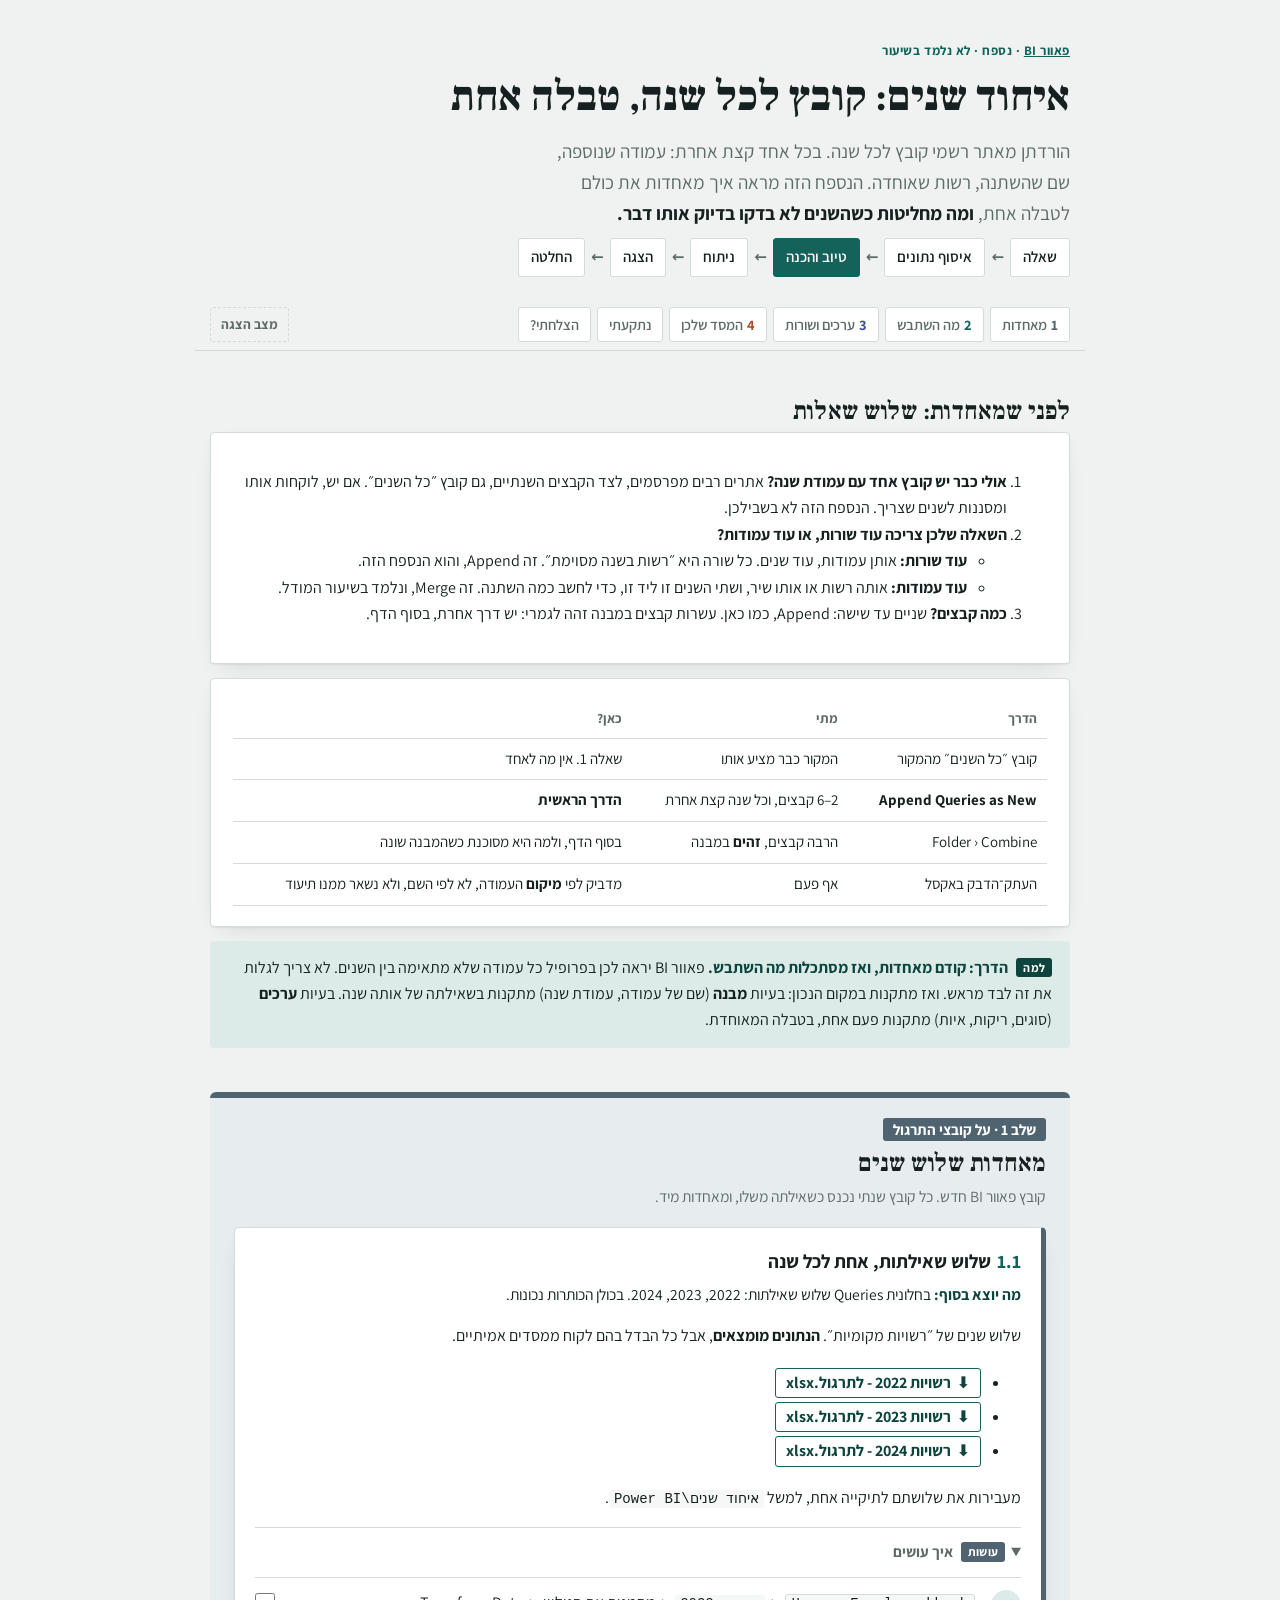
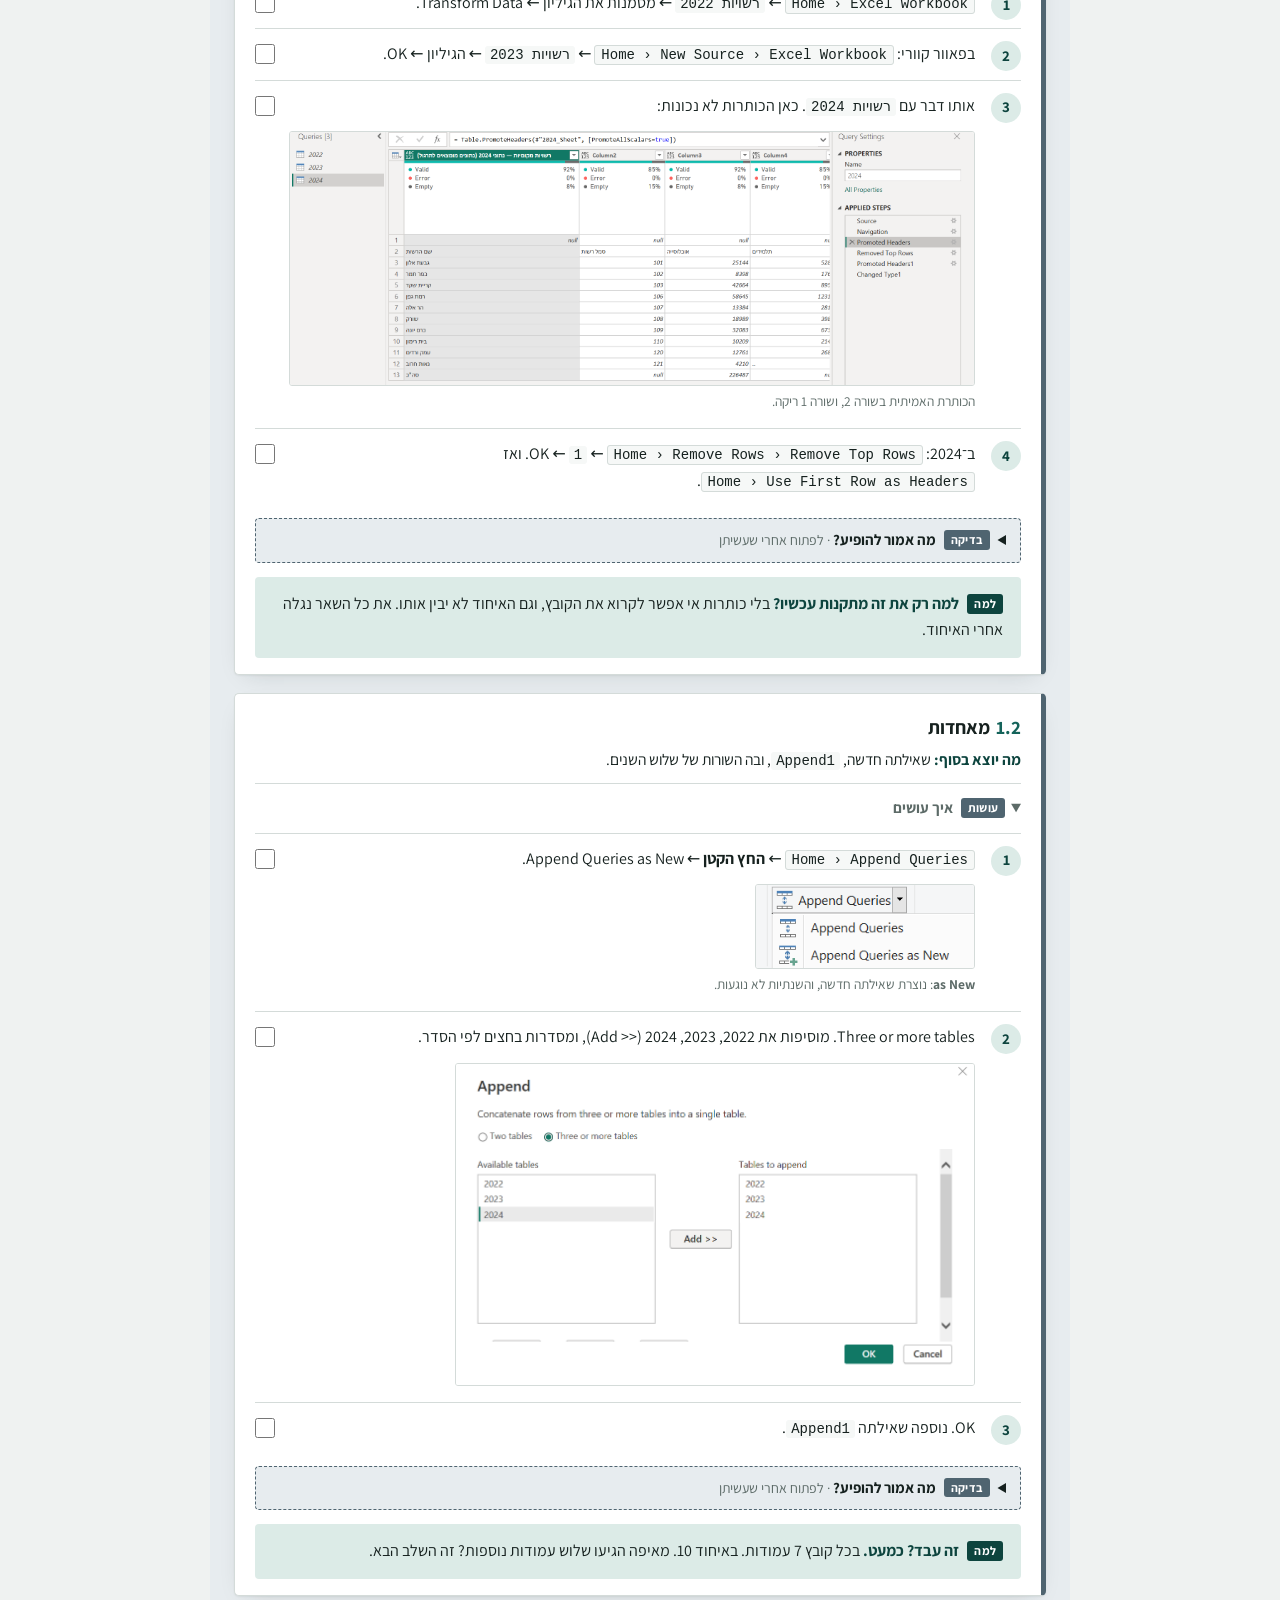
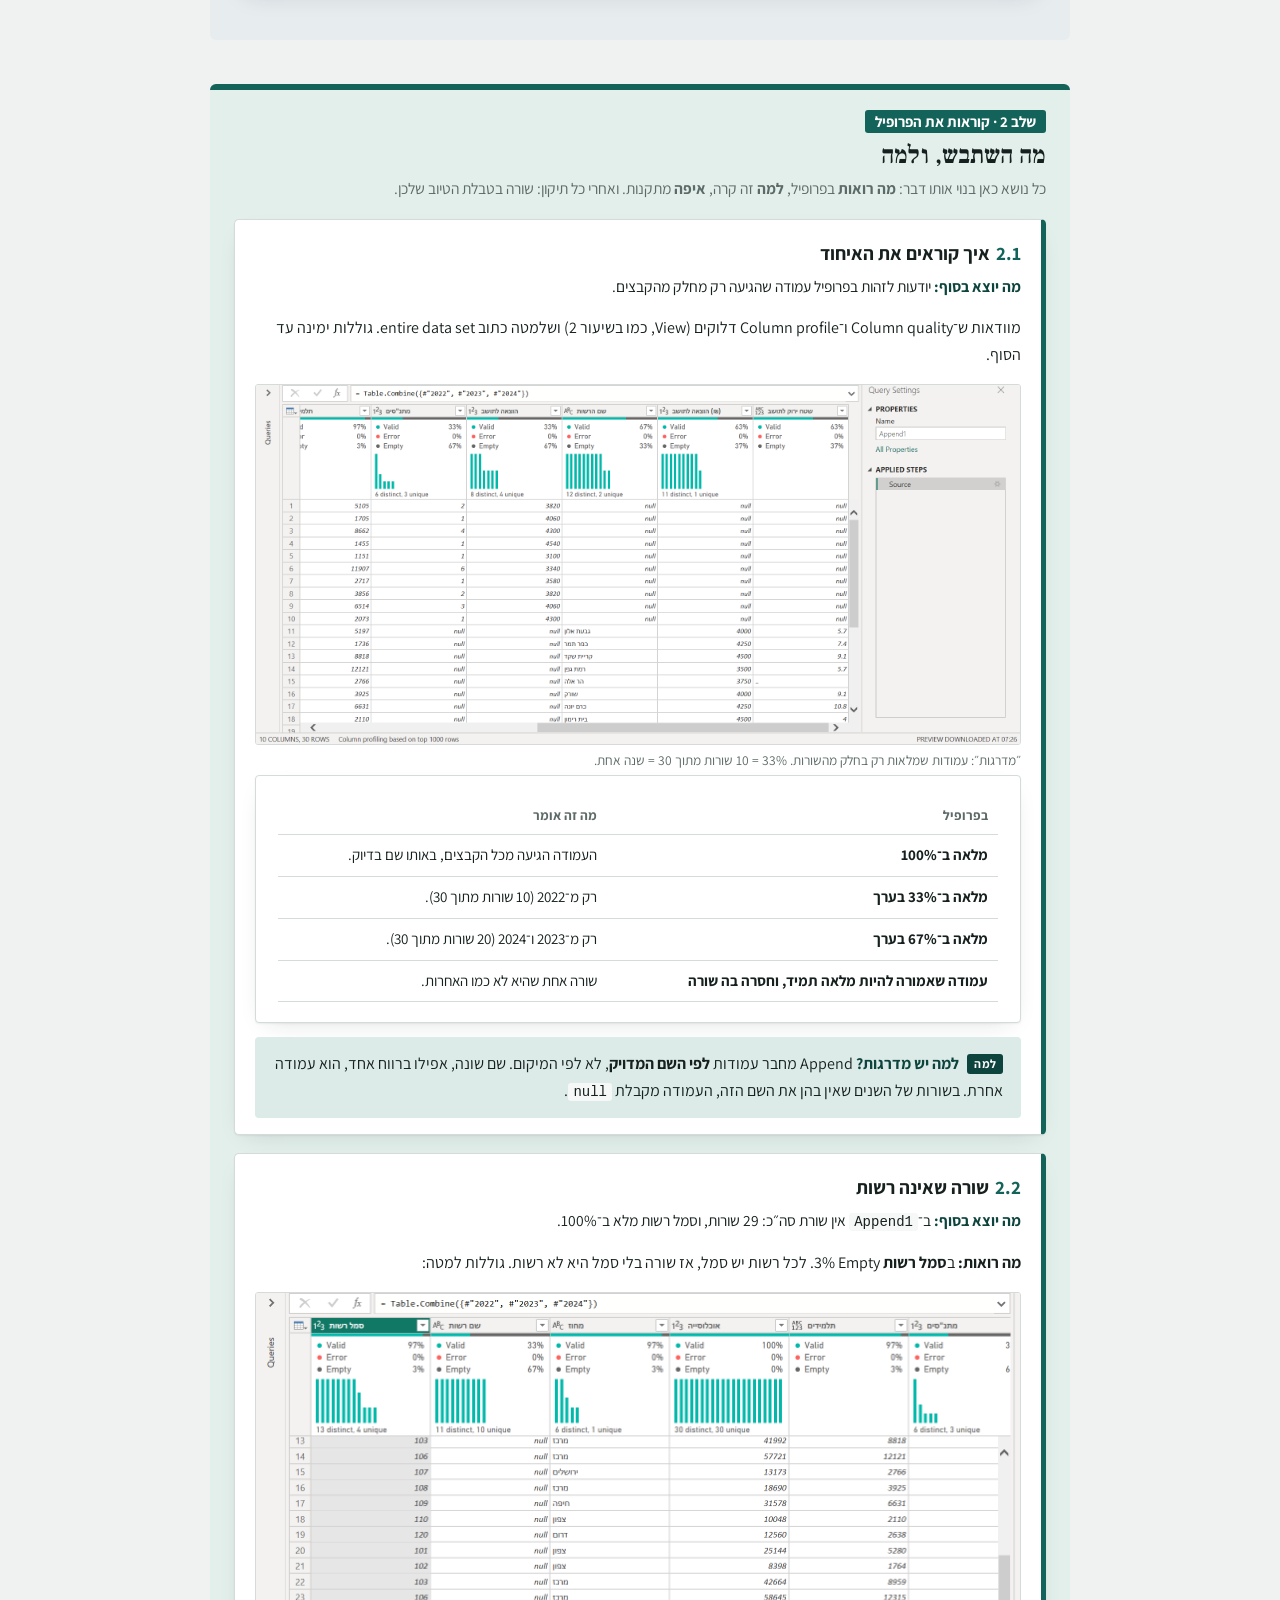
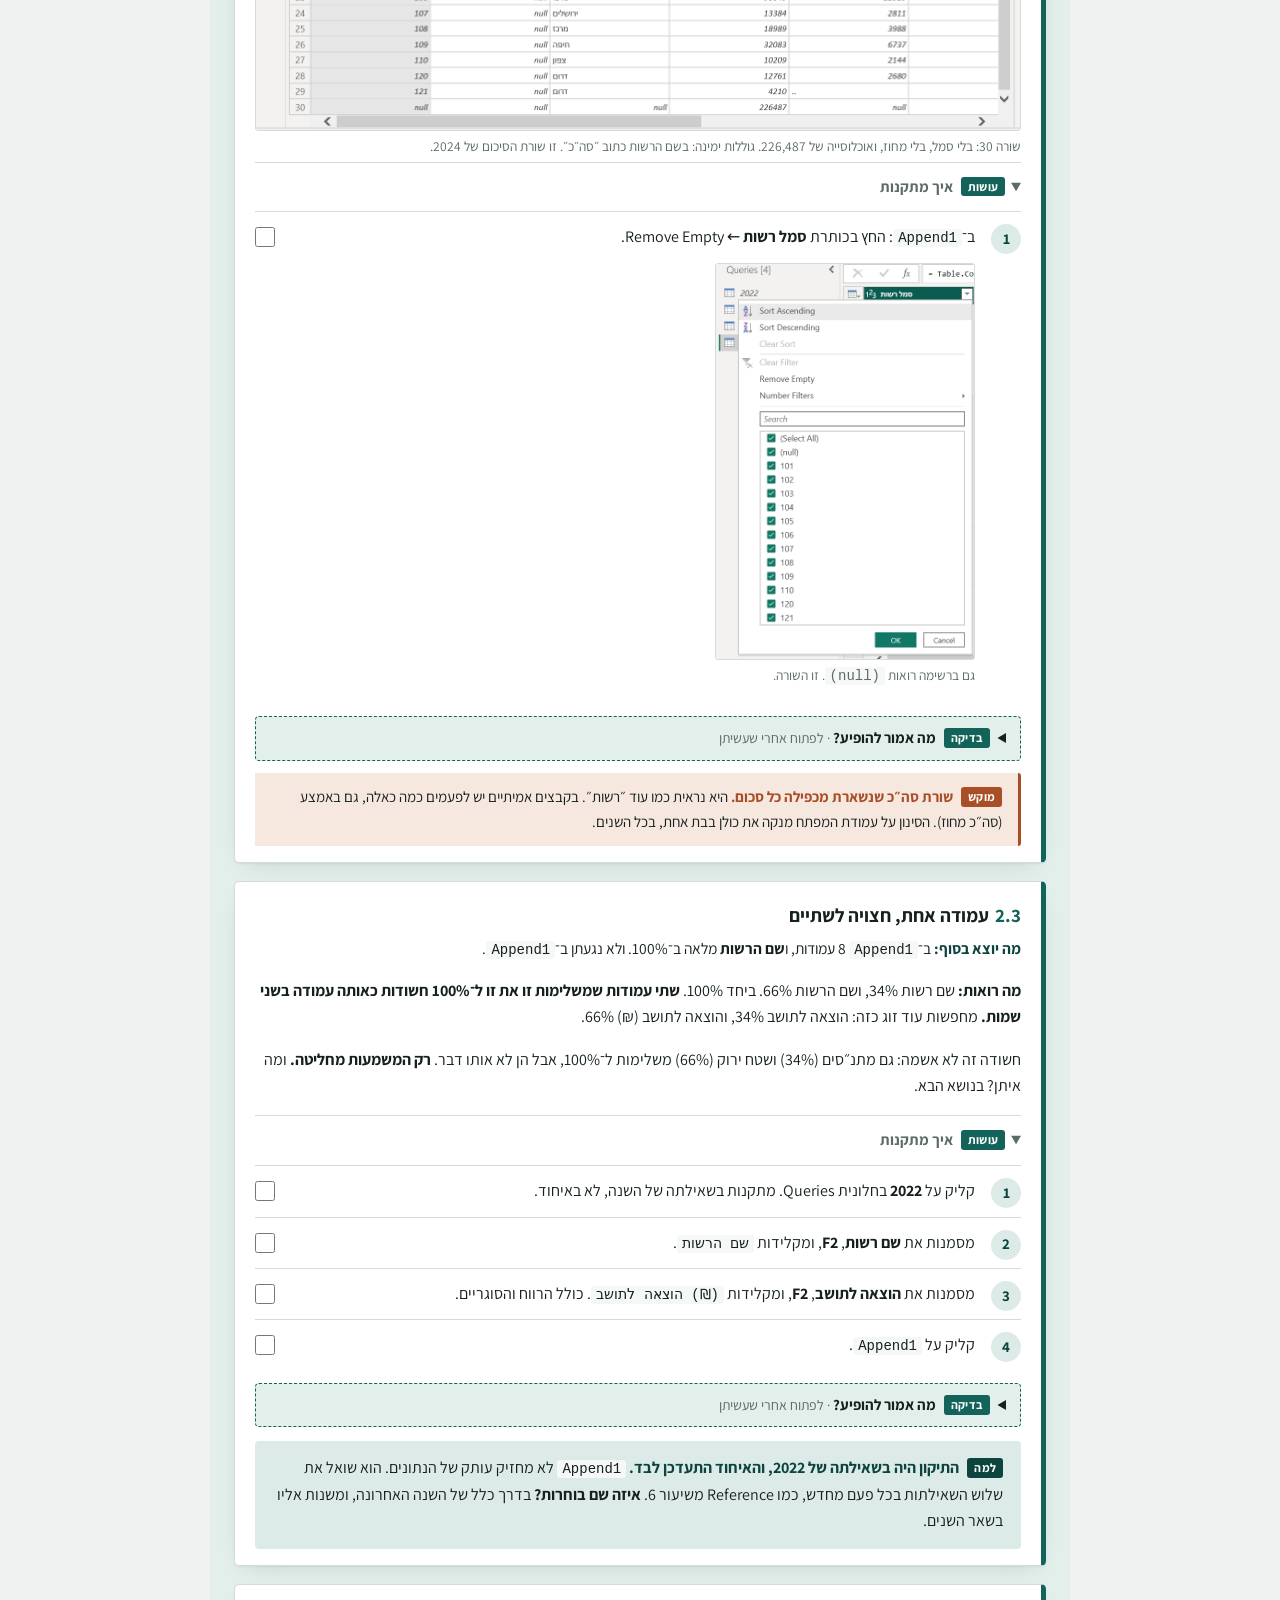
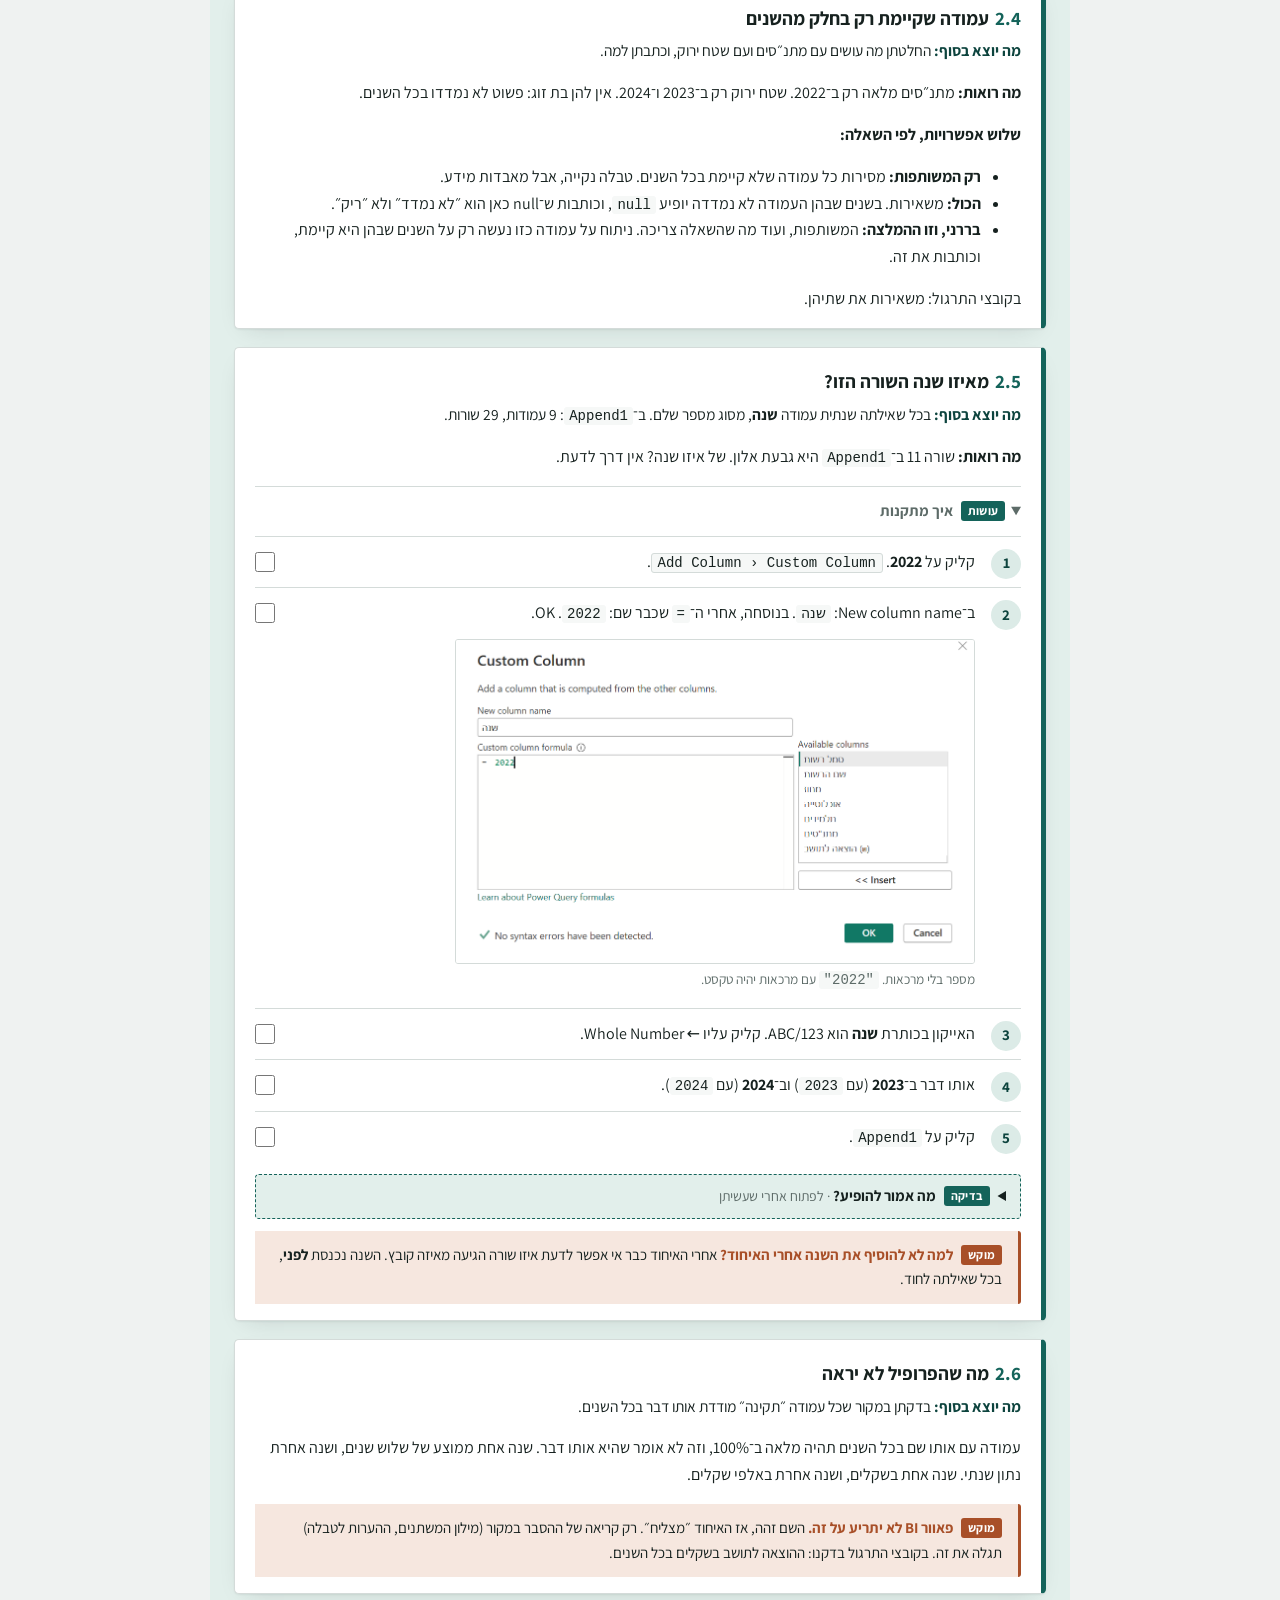
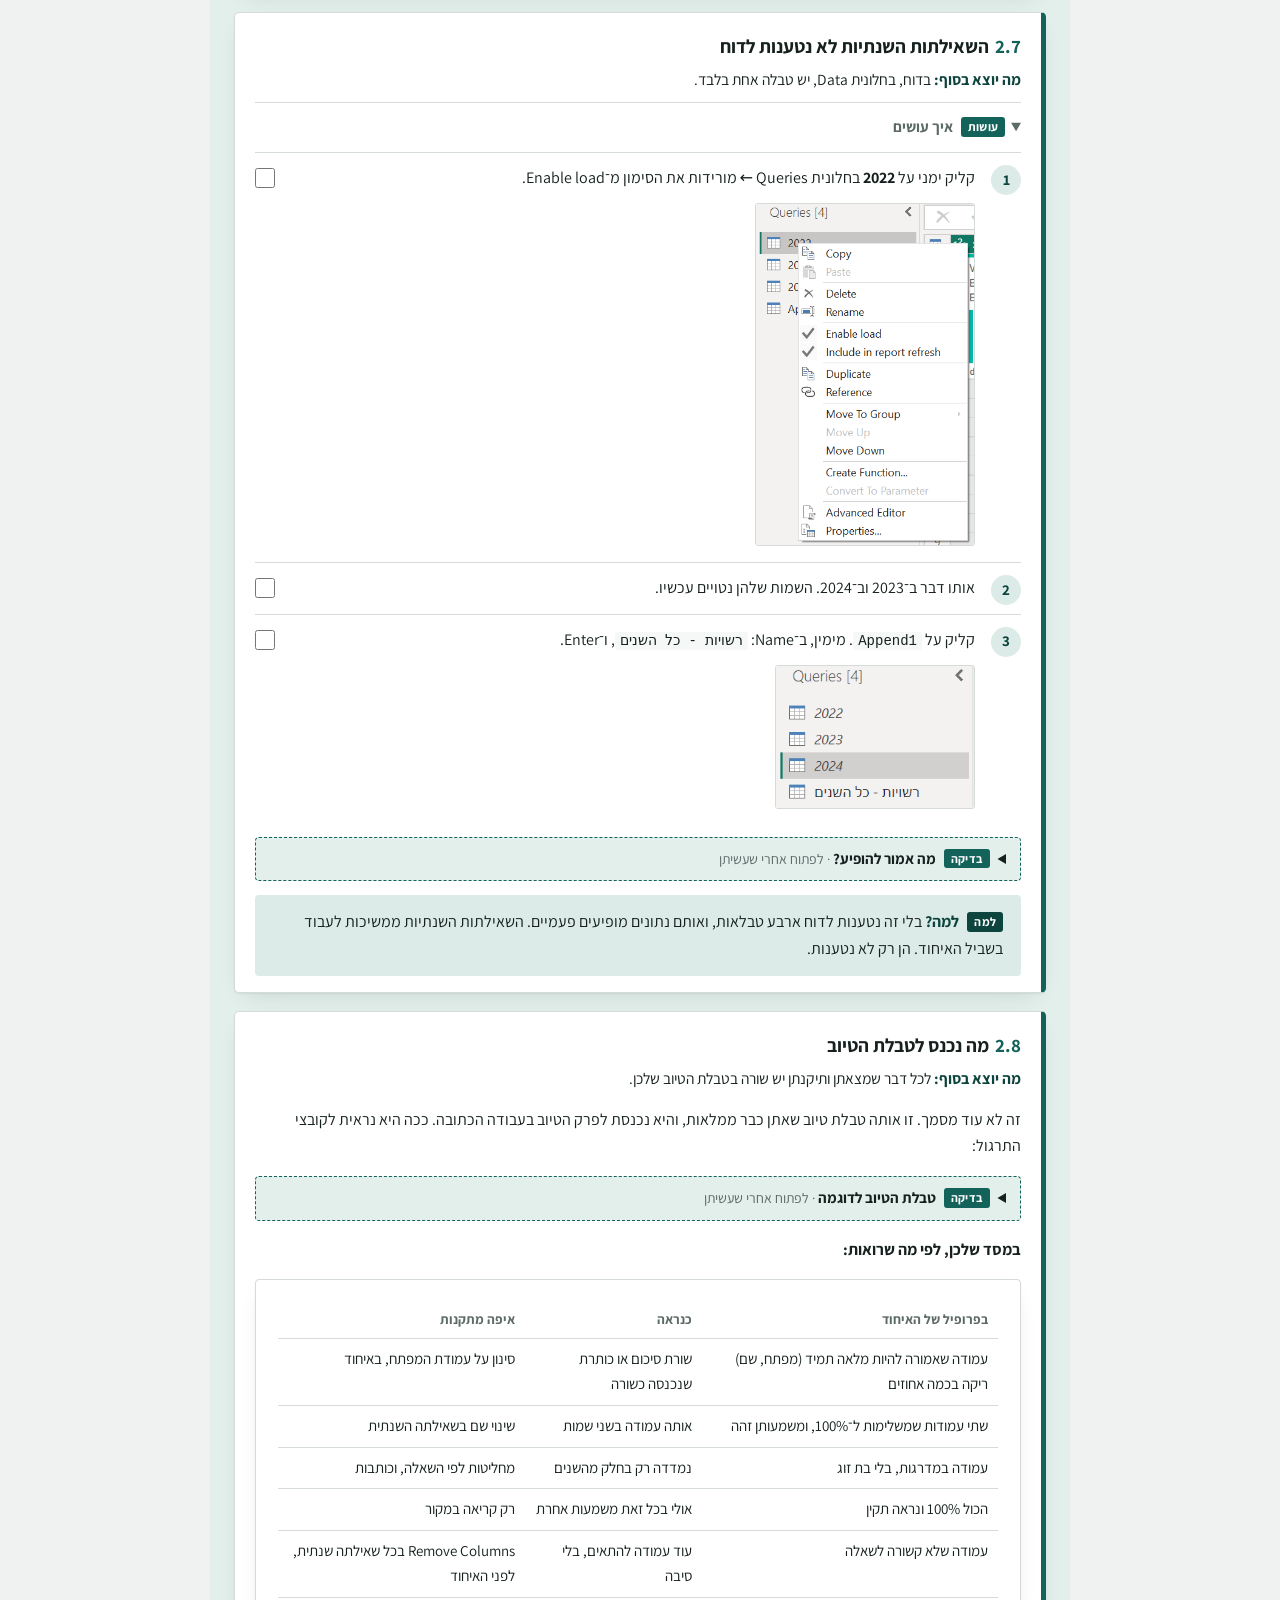
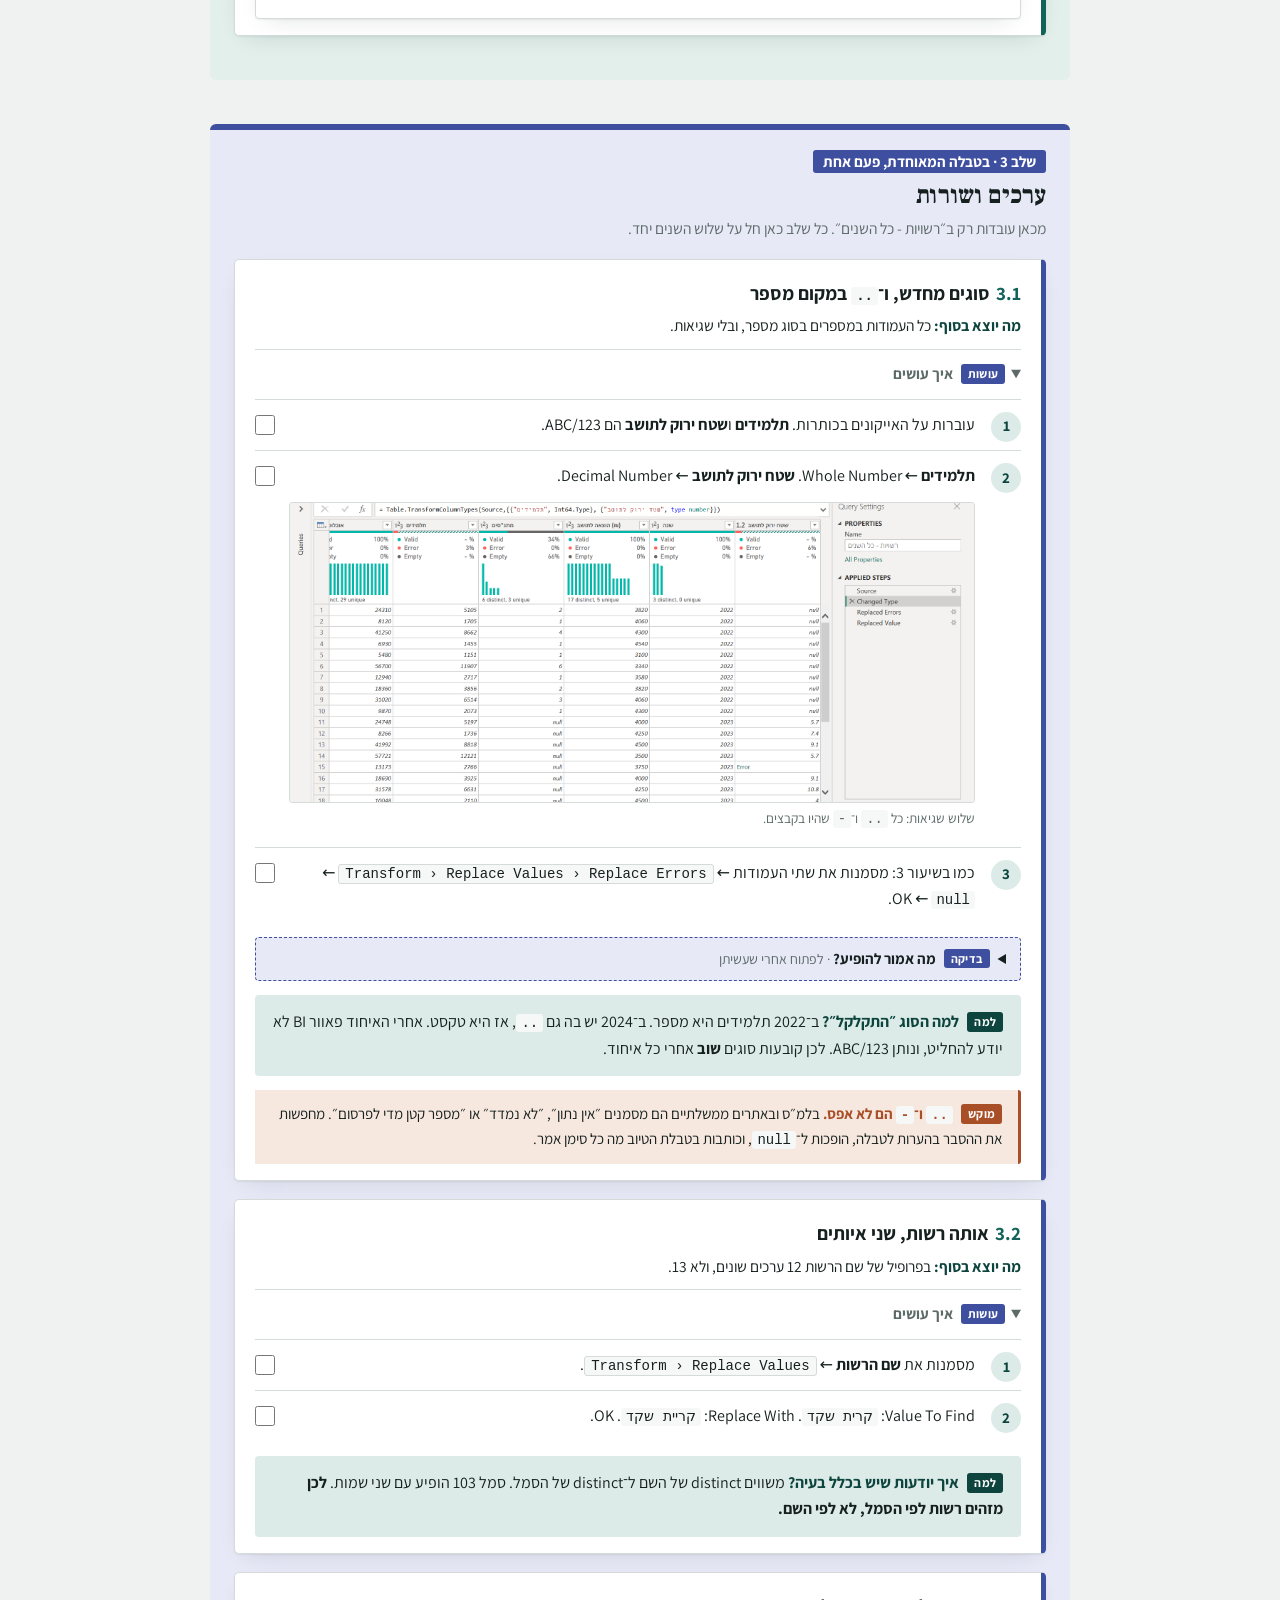
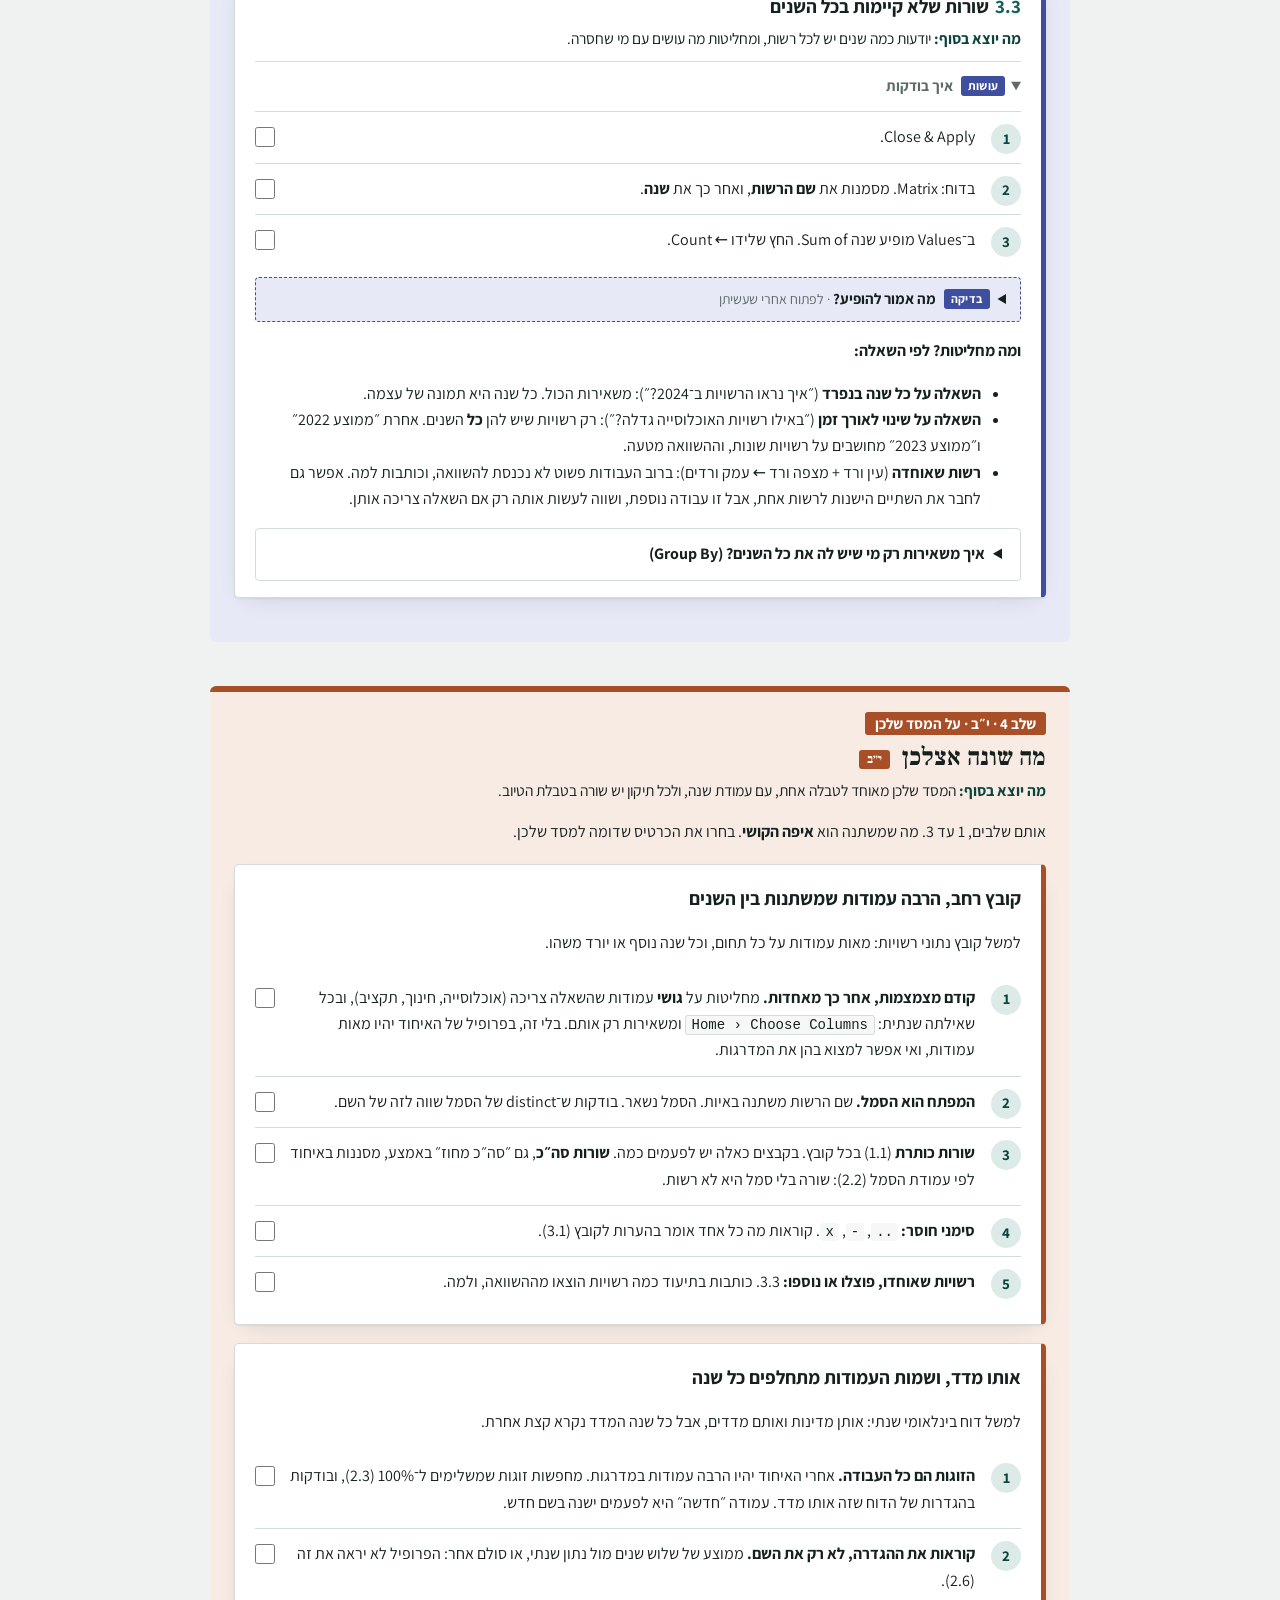
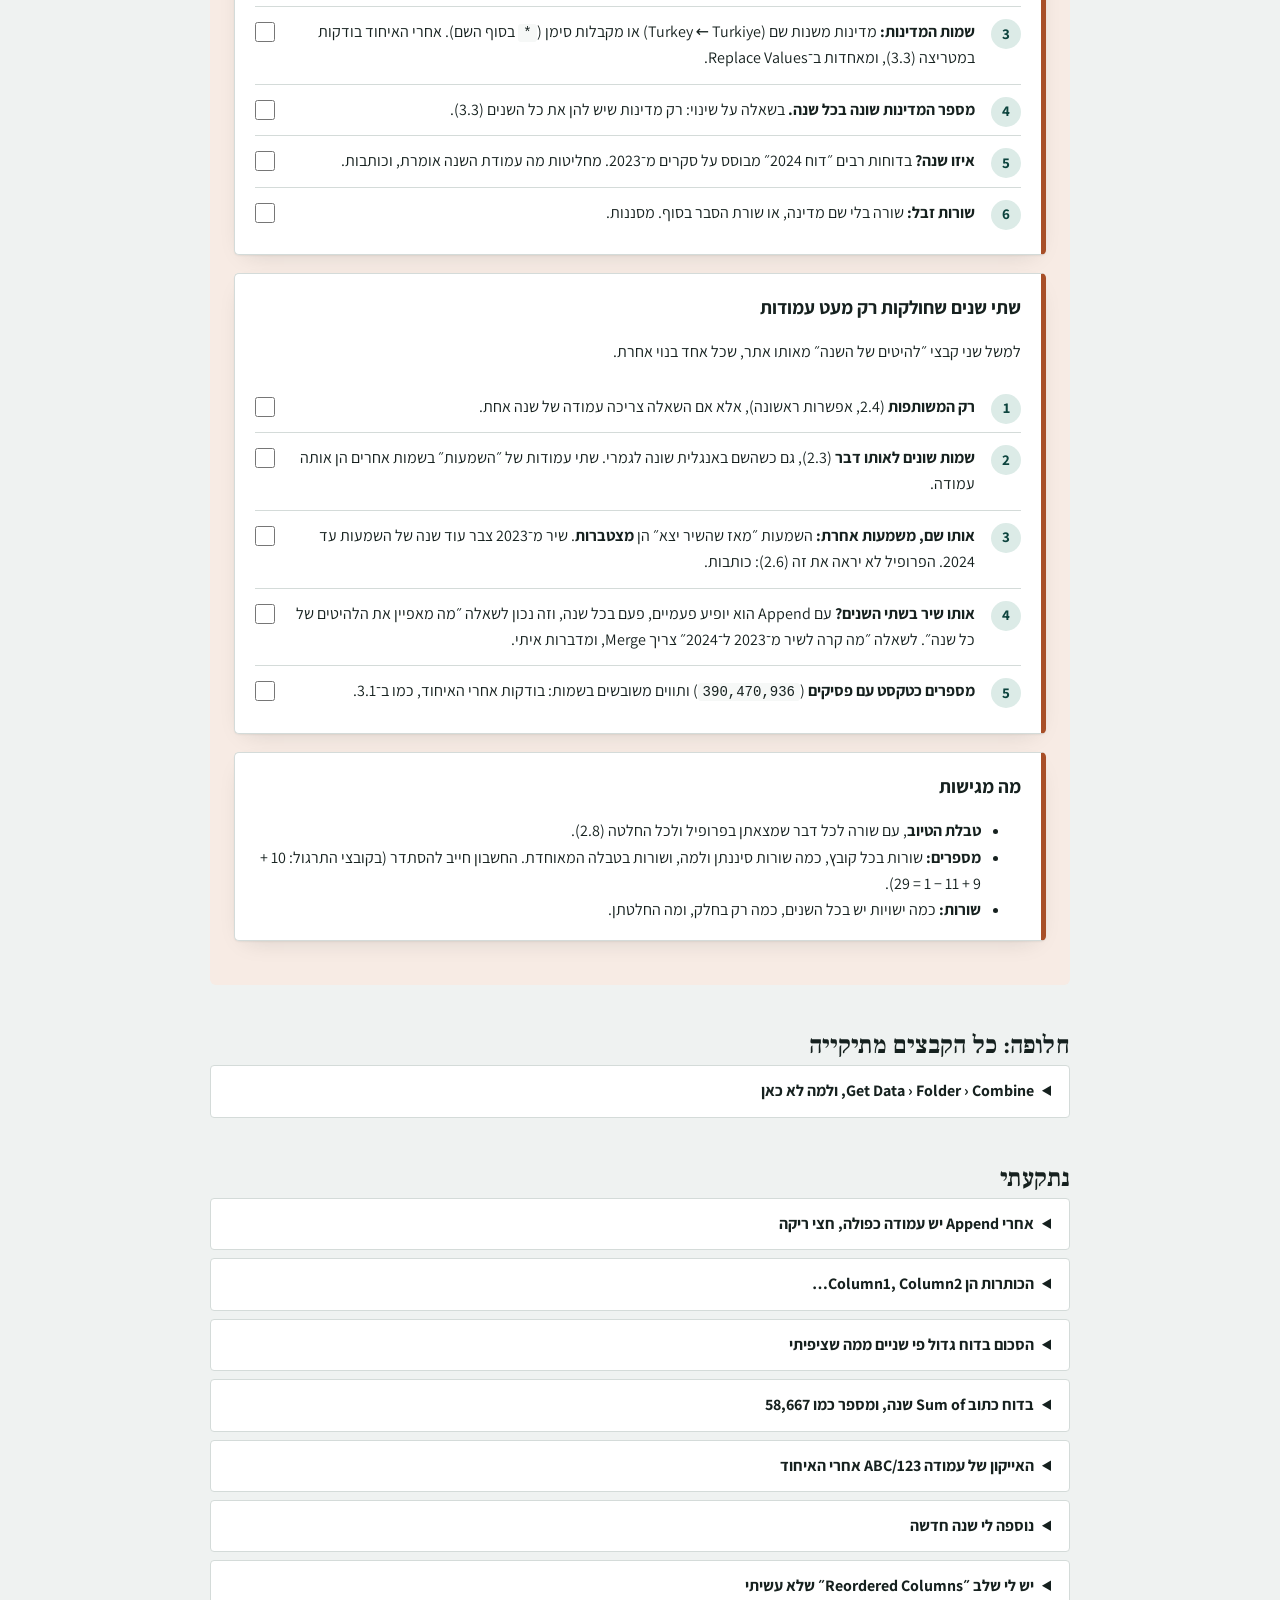
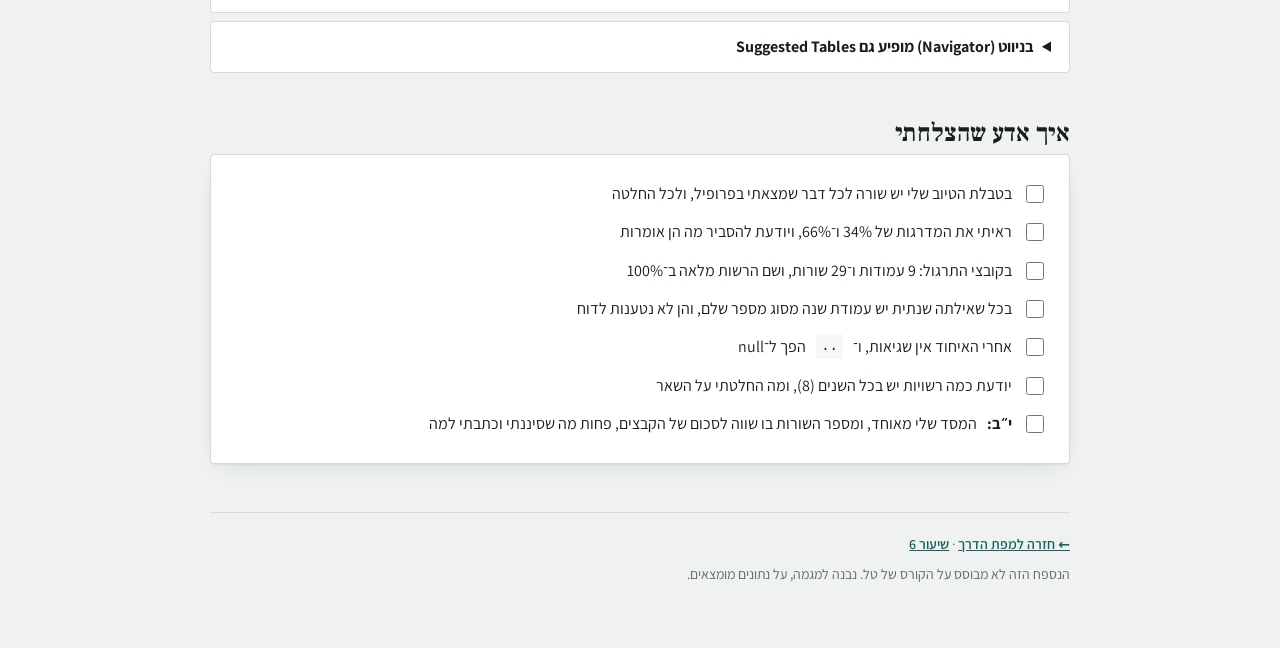
==== commit 3546d4d7: "שיעור 4 (26.10): סדנת טיוב, ארגז הכלים, ושיעורים 5–6 שורת תיעוד = מה בדקתן, לפי מה, מה מצאתן, מה עשי" ====
--- a/append.html
+++ b/append.html
@@ -7,7 +7,7 @@
 <link rel="preconnect" href="https://fonts.googleapis.com">
 <link rel="preconnect" href="https://fonts.gstatic.com" crossorigin>
 <link rel="stylesheet" href="https://fonts.googleapis.com/css2?family=Assistant:wght@400;600;700&family=Frank+Ruhl+Libre:wght@500;700;900&display=swap">
-<link rel="stylesheet" href="style.css?v=6">
+<link rel="stylesheet" href="style.css?v=7">
 <script src="lesson.js?v=2" defer></script>
 </head>
 <body class="v2" data-lesson="append">
@@ -178,7 +178,7 @@
       <details class="ok"><summary>מה אמור להופיע?</summary>
         ב־<code>Append1</code>: <b>8 עמודות</b>, ו<b>שם הרשות</b> מלאה ב־100%. מתנ״סים ושטח ירוק עדיין במדרגות.</details>
     </details>
-    <div class="why"><b>התיקון היה בשאילתה של 2022, והאיחוד התעדכן לבד.</b> <code>Append1</code> לא מחזיק עותק של הנתונים. הוא שואל את שלוש השאילתות בכל פעם מחדש, כמו <span class="en">Reference</span> משיעור 5.
+    <div class="why"><b>התיקון היה בשאילתה של 2022, והאיחוד התעדכן לבד.</b> <code>Append1</code> לא מחזיק עותק של הנתונים. הוא שואל את שלוש השאילתות בכל פעם מחדש, כמו <span class="en">Reference</span> משיעור 6.
     <b>איזה שם בוחרות?</b> בדרך כלל של השנה האחרונה, ומשנות אליו בשאר השנים.</div>
   </article>
 
@@ -336,7 +336,7 @@
     </ul>
     <details><summary>איך משאירות רק מי שיש לה את כל השנים? (<span class="en">Group By</span>)</summary>
       <ol class="do">
-        <li>בפאוור קוורי: קליק ימני על <b>רשויות - כל השנים</b> ← <span class="en">Reference</span>. ‏<span class="en">Name</span>: <code>רשויות בכל השנים</code>. כמו בשיעור 5, הסינון נעשה בעותק.</li>
+        <li>בפאוור קוורי: קליק ימני על <b>רשויות - כל השנים</b> ← <span class="en">Reference</span>. ‏<span class="en">Name</span>: <code>רשויות בכל השנים</code>. כמו בשיעור 6, הסינון נעשה בעותק.</li>
         <li><span class="path">Home › Group By</span> ← <span class="en">Advanced</span>. מקבצות לפי <b>סמל רשות</b>.</li>
         <li>שורה ראשונה: <code>מספר שנים</code>, ‏<span class="en">Count Rows</span>. ‏<span class="en">Add aggregation</span>. שורה שנייה: <code>נתונים</code>, ‏<span class="en">All Rows</span>.
           <figure><img src="img/ap-17-group-by.png" alt="חלון Group By במצב Advanced: מקבצים לפי סמל רשות. מספר שנים עם Count Rows, ונתונים עם All Rows" width="1043" height="728" loading="lazy" style="width:520px"></figure></li>
@@ -453,7 +453,7 @@
 </section>
 
 <footer>
-  <p><a href="index.html">← חזרה למפת הדרך</a> · <a href="lesson5.html">שיעור 5</a></p>
+  <p><a href="index.html">← חזרה למפת הדרך</a> · <a href="lesson6.html">שיעור 6</a></p>
   <p>הנספח הזה לא מבוסס על הקורס של טל. נבנה למגמה, על נתונים מומצאים.</p>
 </footer>
 
--- a/style.css
+++ b/style.css
@@ -423,6 +423,45 @@
   .v2 .topic { padding: 2px 14px 14px; }
 }
 
+/* ---------- הקצב הקבוע (משיעור 4): חזרה קטנה בפתיחה, ו״על העבודה שלכן״ ---------- */
+/* <section id="recap" class="stage s0 recap">: 2–3 שאלות לצ׳אט, כל אחת ב־ol.qs > li, והתשובה ב־details.ans בתוכה */
+.v2 .recap ol.qs { list-style: none; counter-reset: q; padding: 0; margin: 12px 0 0; display: grid; gap: 10px; }
+.v2 .recap ol.qs > li {
+  counter-increment: q; background: var(--surface); border: 1px solid var(--line);
+  border-inline-start: 5px solid var(--stc); border-radius: 5px; padding: 12px 18px 4px; box-shadow: var(--shadow);
+}
+.v2 .recap ol.qs > li > p:first-child { margin: 0 0 8px; font-weight: 700; }
+.v2 .recap ol.qs > li > p:first-child::before { content: counter(q) ". "; color: var(--stc); font-variant-numeric: tabular-nums; }
+.v2 details.ans { background: none; border: 0; border-top: 1px solid var(--line); border-radius: 0; padding: 0; margin: 0; font-size: 15px; }
+.v2 details.ans > summary { padding: 8px 0; color: var(--muted); font-size: 14.5px; }
+.v2 details.ans > summary::before {
+  content: "תשובה"; display: inline-block; font-size: 12px; font-weight: 700; border-radius: 3px;
+  padding: 0 7px; margin-inline-end: 8px; vertical-align: 1px; color: #fff; background: var(--stc);
+}
+.v2 details.ans:not([open]) > summary::after { content: " · אחרי שעניתן"; font-weight: 400; }
+.v2 details.ans[open] > summary { border-bottom: 0; margin-bottom: 0; }
+/* שאלת יישום: בשיעור עונות בצ׳אט של המיט, ובהשלמה עונות לעצמן */
+.v2 .chat {
+  margin: 14px 0 0; padding: 10px 14px; border-radius: 4px; font-weight: 700;
+  background: var(--surface); border: 1.5px dashed var(--stc);
+}
+.v2 .chat::before { content: "✍️ שאלת יישום: "; color: var(--stc); }
+
+/* <section id="own" class="stage s3 own">: כרטיס לכל כיתה זה לצד זה, ובכל אחד ״מה נכנס לתיעוד״ (.log) */
+.v2 .own .tracks { display: grid; grid-template-columns: repeat(auto-fit, minmax(280px, 1fr)); gap: 14px; align-items: start; margin: 14px 0 0; }
+.v2 .own .tracks > .topic { margin: 0; }
+.v2 .own .log {
+  margin: 12px 0 4px; padding: 10px 14px; border-radius: 4px; font-size: 15px;
+  background: var(--stc-soft); border: 1.5px solid var(--stc);
+}
+.v2 .own .log::before {
+  content: "נכנס לתיעוד"; display: inline-block; font-size: 12px; font-weight: 700; border-radius: 3px;
+  padding: 0 7px; margin-inline-end: 8px; vertical-align: 1px; color: #fff; background: var(--stc);
+}
+.v2 .own .log ul { margin: 6px 0 0; padding-inline-start: 20px; }
+:root[data-theme="dark"] .v2 :is(details.ans > summary, .own .log)::before { color: #0f1513; }
+@media (prefers-color-scheme: dark) { :root:not([data-theme="light"]) .v2 :is(details.ans > summary, .own .log)::before { color: #0f1513; } }
+
 /* ---------- מצב הצגה למיט ---------- */
 body.v2.present { font-size: 20px; }
 body.v2.present .wrap { max-width: 1040px; }
@@ -431,6 +470,7 @@
 body.v2.present .out, body.v2.present .why, body.v2.present .trap, body.v2.present .ok,
 body.v2.present .sub, body.v2.present .etl li, body.v2.present .verbs li { font-size: 19px; }
 body.v2.present .etl b { font-size: 21px; }
+body.v2.present .recap ol.qs > li, body.v2.present details.ans, body.v2.present .chat, body.v2.present .own .log { font-size: 19px; }
 
 @media print {
   .v2 .stages, .v2 .tick, .v2 .next { display: none; }
